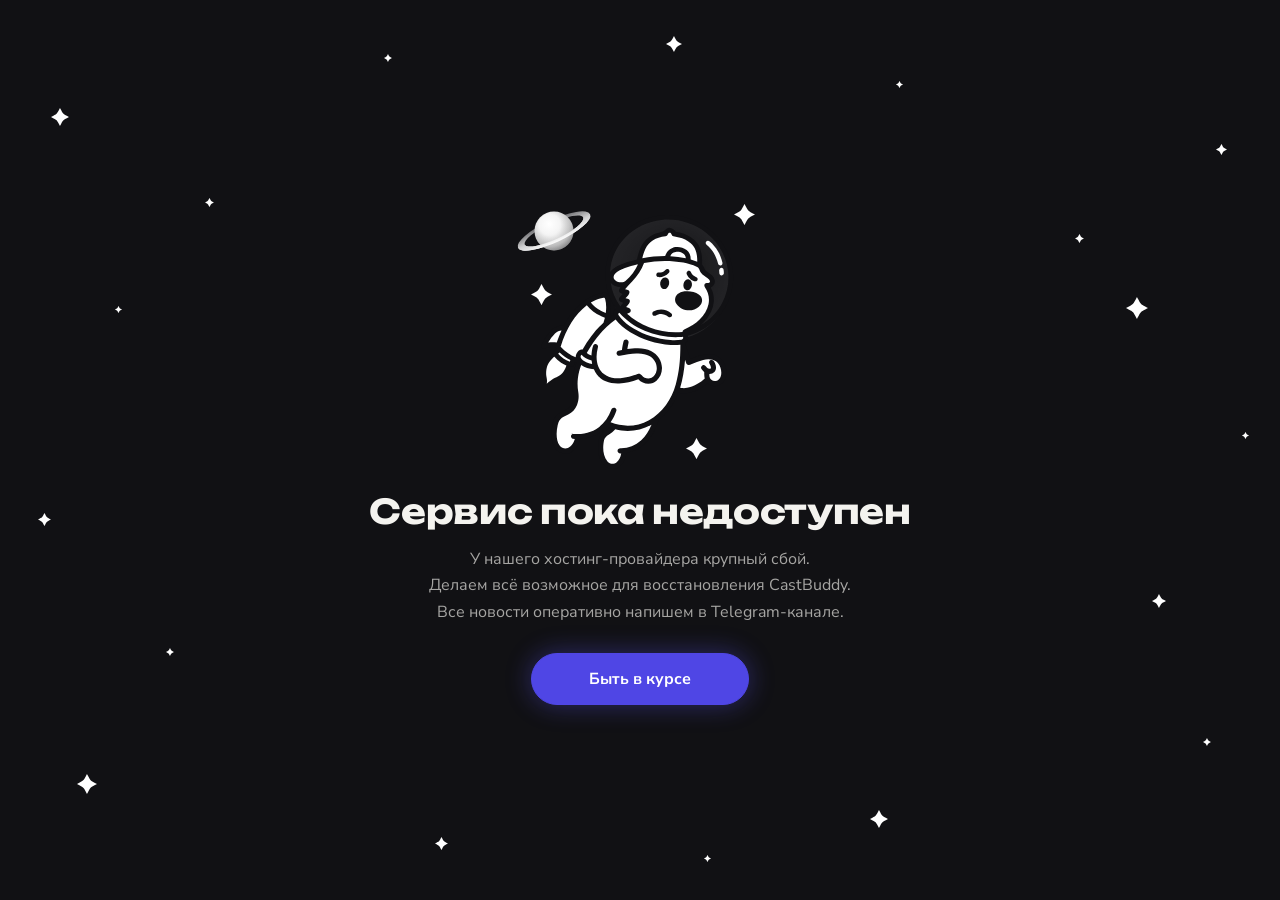
==== index.html @ 900d9262 "Заглушка: сплошной блик на шлеме, кольцо без линии разреза" ====
<!doctype html>
<html lang="ru">
<head>
<meta charset="utf-8">
<meta name="viewport" content="width=device-width, initial-scale=1">
<title>CastBuddy — сервис пока недоступен</title>
<meta name="robots" content="noindex">
<link rel="icon" href="/favicon.ico" sizes="48x48"><link rel="icon" type="image/svg+xml" href="/favicon.svg"><link rel="icon" type="image/png" sizes="120x120" href="/favicon-120.png"><link rel="apple-touch-icon" href="/apple-touch-icon.png">
<meta name="color-scheme" content="dark">
<link rel="preconnect" href="https://fonts.googleapis.com"><link rel="preconnect" href="https://fonts.gstatic.com" crossorigin>
<link rel="stylesheet" href="https://fonts.googleapis.com/css2?family=Nunito+Sans:opsz,wght@6..12,400;6..12,700&family=Unbounded:wght@700&display=swap">
<link rel="stylesheet" href="/legal/_style.css">
<style>
/* Своя страница, а не документ: космонавт, звёздное поле и ряд ссылок.
   Типографику и цвета берём из legal/_style.css — тот же файл открывается,
   даже если приложение не загрузилось, и не тянет за собой сборку app.html. */
/* Страница не прокручивается вообще (правка владельца 08.08): содержимое
   помещается в экран и центрируется по вертикали, а не висит от верхнего края.
   overflow:hidden убирает саму прокрутку, overscroll-behavior:none — резиновый
   отскок от края на тачпаде: без него страница ездила вправо-влево и вверх-вниз,
   хотя прокручивать было нечего. 100dvh, а не 100vh, — на мобильных панель
   браузера меняет высоту, и на 100vh низ кнопок уходил бы под неё. */
/* 03.11 (владелец): тёмный космос. Свои значения поверх legal/_style.css —
   остальные официальные страницы остаются светлыми. color-scheme: dark в <head>
   — чтобы «авто-тёмная тема» Chrome не инвертировала страницу второй раз. */
:root{--bg:#111114;--ink:#F4F3EF;--ink-2:rgba(244,243,239,.66);--line:rgba(244,243,239,.22)}
html,body{height:100%;overflow:hidden;overscroll-behavior:none}
/* Шрифты сервиса (владелец 03.11): заголовок Unbounded 700, остальное Nunito Sans. */
body{font-family:'Nunito Sans',system-ui,-apple-system,'Segoe UI',sans-serif}
.nf h1{font-family:'Unbounded','Nunito Sans',sans-serif;font-weight:700;letter-spacing:-.01em;text-wrap:balance}
body .nf h1{margin-bottom:14px}
.nf p{font-weight:400}
body{background:var(--bg);color:var(--ink);min-height:100dvh;
  display:flex;align-items:center;justify-content:center}
.nf{position:relative;z-index:1;max-width:680px;margin:0 auto;
  padding:24px;text-align:center}
/* Картинка вертикальная (990×1087), поэтому ширину держим скромнее прежней:
   по высоте она и так забирает больше места, чем прежний квадратный кадр. */
.nf-art{position:relative;width:250px;max-width:56vw;aspect-ratio:990.6/1087;margin:0 auto 22px}
/* 03.11 (владелец): маскот парит отдельно от звёзд и планет. Два движения с
   разным периодом — вверх-вниз и лёгкий крен, — поэтому качание не повторяется
   как маятник и выглядит невесомым. Двигаем только transform. */
.nf-art img{position:absolute;inset:0;width:100%;height:100%;display:block}
.nf-float{position:absolute;inset:0;animation:nfFloat 6s ease-in-out infinite}
/* Планета (владелец 03.11): светлая и объёмная — градиент и тень по краю шара;
   без кратеров (владелец 03.11); ось плавно гуляет, а кольцо
   «дышит» — наклон виден то сильнее, то слабее. Задняя половина кольца — за
   шаром (за шаром лежит всё кольцо целиком, чтобы на стыке половин не было линии разреза), передняя — перед ним. Только transform, разные периоды — без маятника. */
.nf-planet{position:absolute;left:-2.5%;top:-3%;width:36%;aspect-ratio:1}
.nf-planet svg{display:block;width:100%;height:100%;overflow:visible}
/* Планета и ось ходят по-разному (владелец 03.11): шар с кольцом медленно
   дрейфует, а наклон кольца меняется сам по себе, со своим темпом. */
.pl-drift{animation:plDrift 13s ease-in-out infinite}
.pl-axis{transform-origin:60px 60px;transform:rotate(-25deg);animation:plTilt 7s ease-in-out infinite}
.pl-ring{transform-origin:60px 60px;animation:plRing 11s ease-in-out infinite}
/* Кольцо — плоская лента (владелец 03.11): по бокам шире, спереди и сзади
   тоньше, как у кольца под углом; к дальнему краю плавно гаснет — глубина без резкой границы. */
.pl-ring path{fill:url(#plRingG)}
@keyframes plTilt{0%,100%{transform:rotate(-31deg)}50%{transform:rotate(-19deg)}}
@keyframes plDrift{0%,100%{transform:translate(0,0)}30%{transform:translate(2.5px,-3px)}65%{transform:translate(-2px,2.5px)}}
@keyframes plRing{0%,100%{transform:scale(1,.82)}50%{transform:scale(1,1.15)}}
.nf-sway{position:absolute;inset:0;animation:nfSway 9s ease-in-out infinite;transform-origin:50% 55%}
/* Огонь ранца (владелец 03.11): живой, белый, без обводки, один язык пламени
   (второй, мелкий, владелец снял 03.11) — дрожит медленно и мягко.
   Лежит под маскотом: верх пламени прячется в сопле ранца. */
.nf-fire{position:absolute;left:14.5%;top:59.8%;width:8.4%;height:10.5%;
  transform-origin:50% 0;transform:rotate(34deg)}
.nf-fire b{position:absolute;inset:0;transform-origin:50% 0;
  animation:nfFlick 1.3s ease-in-out infinite}
.nf-fire svg{display:block;width:100%;height:100%;fill:#fff;overflow:visible}
@keyframes nfFlick{
  0%,100%{transform:scale(1,1) skewX(0)}
  20%{transform:scale(.97,1.06) skewX(2deg)}
  45%{transform:scale(1.03,.94) skewX(-2.5deg)}
  70%{transform:scale(.98,1.08) skewX(1.5deg)}
  85%{transform:scale(1.02,.97) skewX(-1deg)}
}
@keyframes nfFloat{0%,100%{transform:translateY(-8px)}50%{transform:translateY(8px)}}
@keyframes nfSway{0%,100%{transform:rotate(-1.6deg)}50%{transform:rotate(1.6deg)}}
/* Звёзды с рисунка — на тех же местах и того же размера, но живые: мерцают,
   как звёзды фона, и не парят вместе с маскотом. */
.nf-art i{position:absolute;display:block;aspect-ratio:1;color:#fff;
  animation:nfTwinkle 3.4s ease-in-out infinite}
.nf-art i svg{display:block;width:100%;height:100%;fill:currentColor}
.nf h1{font-size:34px;margin:0 0 6px}
/* Подзаголовок — вторая строка заголовка по смыслу: продолжает фразу «И целой
   вселенной мало..», поэтому стоит вплотную и набран тише, но крупнее текста. */
.nf-sub{font-size:20px;line-height:1.35;color:var(--ink-2);margin:0 0 36px}
/* Уже прежнего и с переносом по смыслу (владелец 03.11): первое слово новой
   фразы не висит в конце строки — оно привязано к следующему неразрывным пробелом. */
.nf p{margin:0 auto 28px;max-width:38ch;text-wrap:pretty}
/* Каждая фраза — с новой строки: начало следующей не повисает в конце прежней. */
.nf p.nf-lines{max-width:none}
.nf-lines span{display:block;text-wrap:balance}
/* Две кнопки столбиком по центру (правка владельца 08.08). Ширина задана числом,
   а не содержимым: у «На главную» и «Помощь» разной длины подписи, а столбик
   с кнопками разной ширины читается как список ссылок, а не как выбор из двух.
   218px: 140px — прежняя ширина самой широкой, плюс треть, плюс ещё пятая
   часть сверху (вторая правка владельца 08.08). */
.nf-links{display:flex;flex-direction:column;align-items:center;gap:12px}
/* Ключевая — фиолетовая пилюля, вторая тихая с тонкой обводкой. */
.nf-links a{width:218px;box-sizing:border-box;text-align:center;
  padding:12px 22px;border-radius:999px;font-size:16px;font-weight:700;
  text-decoration:none;border:1px solid var(--line);color:var(--ink);
  position:relative;
  transition:background-color .35s ease,color .35s ease,border-color .35s ease}
.nf-links a:hover{background:var(--ink);color:var(--bg);border-color:var(--ink)}
.nf-links a.is-key{background:var(--accent);border-color:var(--accent);color:#fff}
.nf-links a.is-key:hover{background:#5B53F0;border-color:#5B53F0}
/* Свечение — отдельным слоем: тень не анимируем, меняем только его прозрачность. */
.nf-links a.is-key::after{content:'';position:absolute;inset:0;border-radius:inherit;z-index:-1;
  box-shadow:0 0 26px 2px rgba(91,83,240,.55);opacity:.65;transition:opacity .35s ease;pointer-events:none}
.nf-links a.is-key:hover::after{opacity:1}

/* Звёздное поле. Звезда — тот же значок ✦, которым в сервисе обозначаются сцены:
   на странице про потерянную ссылку он читается и как звезда, и как «наши сцены
   где-то там». С 03.11 фон тёмный, звёзды белые, а фигура — та же, что
   на рисунке маскота.
   Прозрачности нет (правка владельца 08.08): все звёзды в полный цвет текста,
   мерцание осталось только размером. Раньше оно шло и по прозрачности — звёзды
   выцветали до .16 и половину времени были едва различимы.
   Размах мерцания широкий (вторая правка 08.08): 0.7 → 1.9. Узкий диапазон на
   непрозрачных звёздах в глаза не бросался — движение было, но его не замечали.
   Разброс самих кеглей тоже широкий, от 7 до 22 px: поле из звёзд одного
   размера читается как узор, а не как небо.
   Каждая со своей задержкой, иначе поле пульсировало бы разом, как гирлянда. */
/* Под текстом и кнопками звёзд нет (правка владельца 08.08). Прячет их скрипт
   внизу страницы: он знает, где стоит блок с содержимым, а CSS — нет, ширина
   блока ограничена max-width и в процентах не выражается.
   По умолчанию звезда скрыта и показывается скриптом: если он почему-то не
   отработает, лучше чистый фон, чем звёзды поверх текста. */
.nf-stars{position:fixed;inset:0;z-index:0;pointer-events:none;overflow:hidden}
.nf-stars i{position:absolute;display:block;font-style:normal;line-height:1;
  font-size:13px;color:#fff;visibility:hidden;
  animation:nfTwinkle 3.4s ease-in-out infinite}
.nf-stars i.on{visibility:visible}
.nf-stars i svg{display:block;width:1em;height:1em;fill:currentColor}
@keyframes nfTwinkle{
  0%,100%{transform:scale(1)}
  50%{transform:scale(1.6)}
}
@media (prefers-reduced-motion:reduce){ .nf-stars i,.nf-art i,.nf-float,.nf-sway,.nf-fire b,.pl-drift,.pl-axis,.pl-ring{animation:none} }
/* На узком экране подзаголовок тоже поджимаем: рядом с h1 в 27px он в прежних
   20px переставал читаться как второй уровень. */
@media (max-width:600px){
  .nf{padding:18px} .nf h1{font-size:27px}
  .nf-sub{font-size:17px;margin-bottom:28px}
}
/* Прокрутки нет, значит содержимое обязано влезать в любую высоту — иначе
   overflow:hidden просто срежет кнопки. Поджимаем по высоте окна, начиная с
   картинки: она забирает больше всех. */
@media (max-height:720px){
  .nf-art{width:190px;margin-bottom:16px}
  .nf h1{font-size:28px} .nf-sub{font-size:17px;margin-bottom:24px}
  .nf p{margin-bottom:20px}
}
@media (max-height:580px){
  .nf-art{width:120px}
  .nf h1{font-size:23px} .nf-sub{font-size:15px;margin-bottom:16px}
  .nf p{font-size:15px;margin-bottom:16px}
  .nf-links{gap:8px}
  .nf-links a{padding:10px 22px}
}
</style>
</head>
<body>
  <!-- Звёзды расставлены руками, а не циклом: разброс по экрану важнее
       случайности — по случайным координатам они сбиваются в кучу.
       18 штук (правка владельца 08.08). Разложены по краям: середину занимает
       текст, и звезда оттуда всё равно будет спрятана скриптом. -->
  <svg width="0" height="0" style="position:absolute" aria-hidden="true"><symbol id="nfStar" viewBox="62.5 353.6 83.6 83.5"><path d="M146,395.3c-31.8-16.6-24.9-11.3-41.9-41.7-16.1,30.9-12,26-41.6,41.6,30.6,16.7,25.1,10.5,41.7,41.9,16.8-30.5,9.8-24.8,41.9-41.8Z"/></symbol></svg>
  <div class="nf-stars" aria-hidden="true">
    <i style="left:4%;top:12%;font-size:18px;animation-delay:0s"><svg><use href="#nfStar"/></svg></i>
    <i style="left:9%;top:34%;font-size:7px;animation-delay:.7s"><svg><use href="#nfStar"/></svg></i>
    <i style="left:3%;top:57%;font-size:13px;animation-delay:1.9s"><svg><use href="#nfStar"/></svg></i>
    <i style="left:13%;top:72%;font-size:8px;animation-delay:1.2s"><svg><use href="#nfStar"/></svg></i>
    <i style="left:6%;top:86%;font-size:20px;animation-delay:2.4s"><svg><use href="#nfStar"/></svg></i>
    <i style="left:16%;top:22%;font-size:9px;animation-delay:.3s"><svg><use href="#nfStar"/></svg></i>
    <i style="left:95%;top:16%;font-size:11px;animation-delay:1.6s"><svg><use href="#nfStar"/></svg></i>
    <i style="left:88%;top:33%;font-size:22px;animation-delay:2.8s"><svg><use href="#nfStar"/></svg></i>
    <i style="left:97%;top:48%;font-size:7px;animation-delay:.9s"><svg><use href="#nfStar"/></svg></i>
    <i style="left:90%;top:66%;font-size:14px;animation-delay:2.1s"><svg><use href="#nfStar"/></svg></i>
    <i style="left:94%;top:82%;font-size:8px;animation-delay:3s"><svg><use href="#nfStar"/></svg></i>
    <i style="left:84%;top:26%;font-size:9px;animation-delay:1.4s"><svg><use href="#nfStar"/></svg></i>
    <i style="left:30%;top:6%;font-size:8px;animation-delay:2.6s"><svg><use href="#nfStar"/></svg></i>
    <i style="left:52%;top:4%;font-size:16px;animation-delay:.5s"><svg><use href="#nfStar"/></svg></i>
    <i style="left:70%;top:9%;font-size:7px;animation-delay:1.1s"><svg><use href="#nfStar"/></svg></i>
    <i style="left:34%;top:93%;font-size:13px;animation-delay:2.2s"><svg><use href="#nfStar"/></svg></i>
    <i style="left:55%;top:95%;font-size:7px;animation-delay:.2s"><svg><use href="#nfStar"/></svg></i>
    <i style="left:68%;top:90%;font-size:18px;animation-delay:1.7s"><svg><use href="#nfStar"/></svg></i>
  </div>

  <div class="nf">
    <div class="nf-art" aria-hidden="true">
      <span class="nf-planet"><svg viewBox="0 0 120 120">
        <defs>
          <radialGradient id="plBody" cx="38%" cy="32%" r="75%"><stop offset="0" stop-color="#fff"/><stop offset=".35" stop-color="#F5F5F5"/><stop offset=".7" stop-color="#DCDCDC"/><stop offset="1" stop-color="#C2C2C2"/></radialGradient>
          <linearGradient id="plRingG" gradientUnits="userSpaceOnUse" x1="0" y1="44" x2="0" y2="76"><stop offset="0" stop-color="#626265"/><stop offset=".55" stop-color="#D0D0D1"/><stop offset="1" stop-color="#fff"/></linearGradient>
          <radialGradient id="plShade" cx="40%" cy="35%" r="68%"><stop offset=".4" stop-color="#111114" stop-opacity="0"/><stop offset=".8" stop-color="#111114" stop-opacity=".14"/><stop offset="1" stop-color="#111114" stop-opacity=".34"/></radialGradient>
        </defs>
        <g class="pl-drift">
          <g class="pl-axis"><g class="pl-ring"><path fill-rule="evenodd" d="M7 60A53 15 0 1 1 113 60A53 15 0 1 1 7 60ZM17 60A43 11 0 1 0 103 60A43 11 0 1 0 17 60Z"/></g></g>
          <circle cx="60" cy="60" r="26" fill="url(#plBody)"/>
          <circle cx="60" cy="60" r="26" fill="url(#plShade)"/>
          <g class="pl-axis"><g class="pl-ring"><path d="M113 60A53 15 0 0 1 7 60H17A43 11 0 0 0 103 60Z"/></g></g>
        </g>
      </svg></span>
      <div class="nf-float"><div class="nf-sway">
        <span class="nf-fire"><b><svg viewBox="0 0 50 70"><path d="M9 0H41C47 12 48 26 43 37C39 46 33 52 29 70C25 60 18 57 13 49C8 41 3 30 5 18C6 11 7 5 9 0Z"/></svg></b></span>
        <img src="/assets/mascot-404-space.svg" alt="">
      </div></div>
      <i style="left:6.31%;top:32.53%;width:8.44%;animation-delay:.6s"><svg><use href="#nfStar"/></svg></i>
      <i style="left:87.64%;top:3.28%;width:8.43%;animation-delay:1.8s"><svg><use href="#nfStar"/></svg></i>
      <i style="left:68.49%;top:88.68%;width:8.44%;animation-delay:2.9s"><svg><use href="#nfStar"/></svg></i>
    </div>
    <h1>Сервис пока недоступен</h1>
    <p class="nf-lines"><span>У нашего хостинг‑провайдера крупный сбой.</span> <span>Делаем всё возможное для восстановления CastBuddy.</span> <span>Все новости оперативно напишем в&nbsp;Telegram-канале.</span></p>
    <div class="nf-links">
      <a class="is-key" href="https://t.me/castbuddy" target="_blank" rel="noopener">Быть в курсе</a>
    </div>
  </div>

<script>
/* Показываем только те звёзды, что не налезают на текст и кнопки.
   Прямоугольник содержимого CSS не знает: ширина блока ограничена max-width, в
   процентах её не выразить, а на узком экране блок занимает почти всё поле.
   Поэтому решение принимает скрипт — и пересчитывает его при смене размера окна
   и при повороте экрана. Запас в 14 px, чтобы звезда не липла к букве. */
(function(){
  var box = document.querySelector('.nf'),
      stars = document.querySelectorAll('.nf-stars i'),
      GAP = 14, timer;

  function place(){
    var b = box.getBoundingClientRect();
    for (var i = 0; i < stars.length; i++){
      var s = stars[i];
      // Мерцание раздувает звезду до 1.6 — меряем по самому большому её размеру,
      // иначе мелкая звезда у края текста в пике касалась бы буквы.
      s.classList.add('on');
      var r = s.getBoundingClientRect(),
          w = r.width * 1.6 / 2, h = r.height * 1.6 / 2,
          cx = r.left + r.width / 2, cy = r.top + r.height / 2,
          hit = cx + w > b.left - GAP && cx - w < b.right + GAP
             && cy + h > b.top - GAP && cy - h < b.bottom + GAP;
      if (hit) s.classList.remove('on');
    }
  }

  place();
  // Шрифт заголовка догружается позже и меняет ширину текста (03.11: звезда
  // легла на «недоступен») — пересчитываем, когда шрифты и картинки готовы.
  if (document.fonts && document.fonts.ready) document.fonts.ready.then(place);
  addEventListener('load', place);
  addEventListener('resize', function(){
    clearTimeout(timer); timer = setTimeout(place, 120);
  });
})();
</script>
</body>
</html>
---- legal/_style.css ----
/* Официальные страницы: минимум оформления, максимум читаемости.
   Отдельный файл, а не токены приложения — эти страницы должны открываться
   и выглядеть прилично, даже если приложение не загрузилось. */
:root{
  --ink:#1B1A17; --ink-2:#55534C; --ink-3:#8A8880;
  --bg:#F2F0EA; --surface:#fff; --line:rgba(27,26,23,.10); --accent:#4F46E5;
}
*{box-sizing:border-box}
body{
  margin:0;background:var(--surface);color:var(--ink);
  font-family:'Golos Text',system-ui,-apple-system,'Segoe UI',sans-serif;
  font-size:16px;line-height:1.65;-webkit-font-smoothing:antialiased;
}
.wrap{max-width:760px;margin:0 auto;padding:40px 24px 96px}
/* 65–75 знаков в строке: длиннее — глаз теряет начало следующей строки */
.doc{max-width:68ch}
header{display:flex;align-items:center;justify-content:space-between;gap:16px;margin-bottom:40px}
.logo{
  font-family:'Unbounded','Golos Text',sans-serif;font-weight:800;font-size:19px;
  letter-spacing:-.02em;color:var(--ink);text-decoration:none;
}
.back{font-size:14px;color:var(--ink-2);text-decoration:none;border-bottom:1px solid var(--line)}
.back:hover{color:var(--ink);border-color:var(--ink)}
h1{font-size:30px;line-height:1.2;letter-spacing:-.01em;margin:0 0 8px;text-wrap:balance}
.updated{font-size:14px;color:var(--ink-2);margin:0 0 40px}
h2{font-size:19px;line-height:1.3;margin:40px 0 12px;letter-spacing:-.01em}
h3{font-size:16px;margin:24px 0 8px}
p,li{color:var(--ink-2);text-wrap:pretty}
li{margin-bottom:6px}
ul,ol{padding-left:22px}
strong{color:var(--ink);font-weight:700}
a{color:var(--accent)}
/* Реквизиты (решение владельца 05.08): свёрнуты по умолчанию и без белой
   плашки. Персональные данные не должны бросаться в глаза каждому, кто открыл
   страницу, — но и спрятать их нельзя: они обязательны по ст. 437 ГК РФ, их
   читает платёжный провайдер при подключении. Компромисс — <details>.
   Разделительной линии сверху нет: она делала из свёрнутой строки подвал. */
.req{margin-top:48px}
/* Треугольник справа от заголовка (решение владельца 05.08): слева он делал из
   строки «пункт списка», а свёрнутый раздел должен выглядеть обычным заголовком. */
.req summary{cursor:pointer;color:var(--ink);font-size:16px;font-weight:500;list-style:none;
  display:inline-flex;align-items:center;gap:10px}
.req summary::-webkit-details-marker{display:none}
/* Правка владельца 07.08: треугольник крупнее и в покое смотрит ВНИЗ — «здесь
   раскрывается». Раскрытый разворачивается вверх. */
.req summary::after{content:'▾';font-size:24px;line-height:1;color:var(--ink-2);
  transition:transform .15s ease}
.req[open] summary::after{transform:rotate(180deg)}
.req summary:hover{color:var(--accent)}
.req summary:hover::after{color:var(--accent)}
.req dl{display:grid;grid-template-columns:auto 1fr;gap:8px 20px;margin:16px 0 0;font-size:16px}
.req dt{color:var(--ink-2)}
.req dd{margin:0;color:var(--ink)}
/* Свёрнутый РАЗДЕЛ документа (не блок реквизитов внизу): заголовок выглядит как
   обычный h2, поэтому нумерация пунктов не сбивается. Решение владельца 05.08:
   «Оператор данных» в политике не должен раскрываться сам собой. */
.reqSection{margin:40px 0 0}
/* Ровно заголовок h2 — тот же кегль, вес, цвет и номер тем же стилем.
   Отличие одно: треугольник справа (решение владельца 05.08). */
.reqSection summary{font-size:19px;font-weight:700;line-height:1.3;letter-spacing:-.01em;
  color:var(--ink)}
.reqSection summary::after{font-size:30px;color:var(--ink)}
.reqSection p{margin:12px 0}
.todo{color:#B4341F;font-weight:700}
footer{margin-top:64px;padding-top:24px;border-top:1px solid var(--line);
  font-size:16px;color:var(--ink-2);display:flex;gap:24px;flex-wrap:wrap}
footer a{color:var(--ink-2);text-decoration:none;border-bottom:1px solid var(--line)}
footer a:hover{color:var(--ink);border-color:var(--ink)}
:focus-visible{outline:2px solid var(--accent);outline-offset:3px;border-radius:4px}
@media (max-width:600px){ .wrap{padding:24px 18px 64px} h1{font-size:25px} }
.back-m{display:none}
/* 20.10 (владелец, телефон): шапка как в приложении — логотип и «Назад»
   пилюлями (стекло, 44px, скругление 22), закреплена сверху при прокрутке;
   подложка от 60% белого к прозрачному, чтобы текст под ней не мешал пилюлям */
@media (max-width:760px){
  .wrap{padding:0 18px 64px}
  header{position:sticky;top:0;z-index:5;margin:0 -18px 20px;
    padding:calc(10px + env(safe-area-inset-top)) 10px 14px;
    background:linear-gradient(to bottom, rgba(255,255,255,.6), rgba(255,255,255,0))}
  .logo,.back{display:inline-flex;align-items:center;height:44px;padding:0 16px;border-radius:22px;
    background:rgba(242,240,234,.82);-webkit-backdrop-filter:saturate(1.7) blur(12px);backdrop-filter:saturate(1.7) blur(12px);
    box-shadow:inset 0 1px 0 rgba(255,255,255,.9), inset 0 0 0 .5px rgba(27,26,23,.12)}
  .logo{font-size:17px}
  .back{border-bottom:0;font-size:15px;font-weight:600;color:var(--ink)}
  .back:hover{color:var(--ink)}
  .back:active{transform:scale(.96)}
  .back{transition:transform .15s ease}
  .back-d{display:none}
  .back-m{display:inline}
}
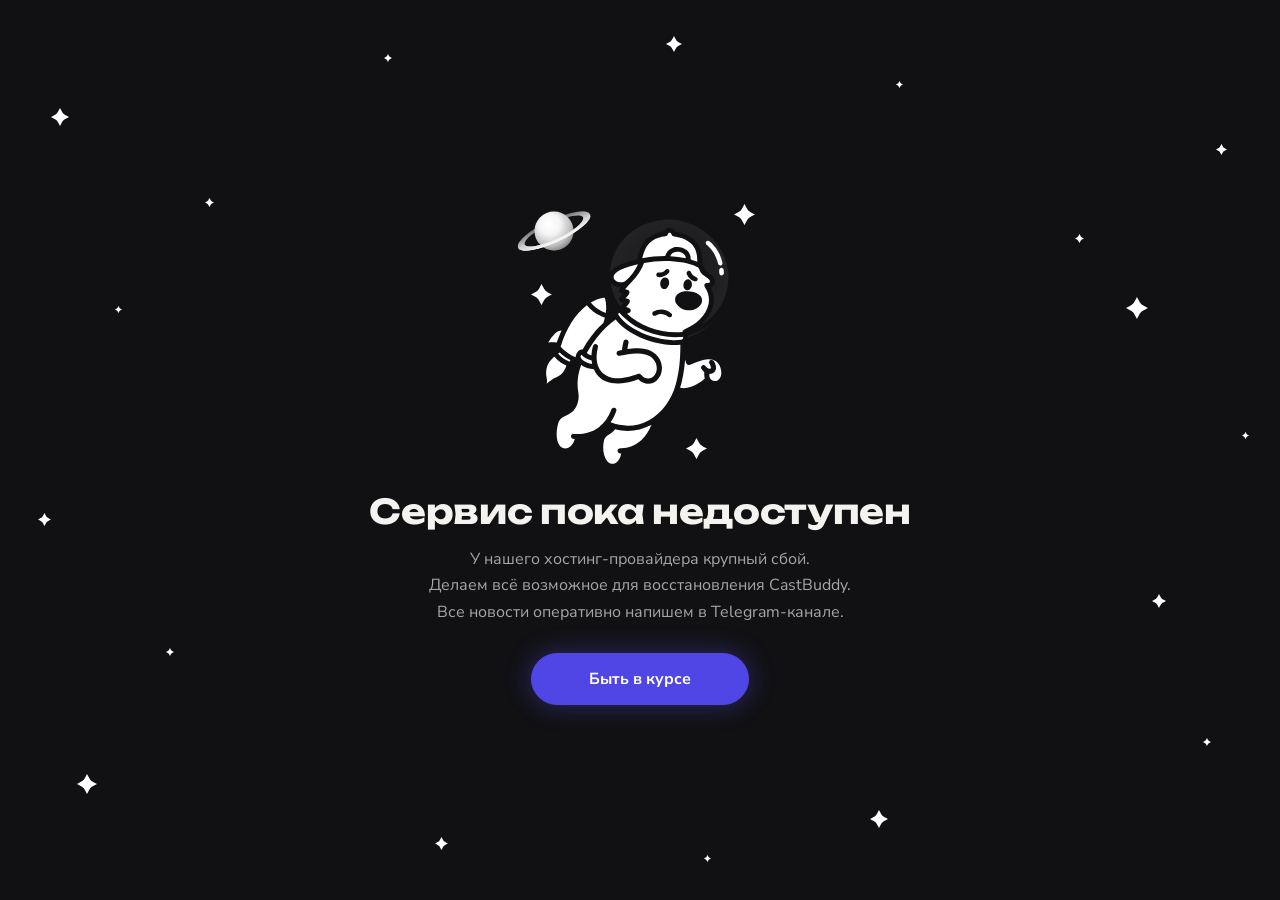
==== commit 445c5e19: "Заглушка: на телефоне звёзд меньше и ровнее, ось планеты качается сильнее" ====
--- a/index.html
+++ b/index.html
@@ -56,7 +56,7 @@
 /* Кольцо — плоская лента (владелец 03.11): по бокам шире, спереди и сзади
    тоньше, как у кольца под углом; к дальнему краю плавно гаснет — глубина без резкой границы. */
 .pl-ring path{fill:url(#plRingG)}
-@keyframes plTilt{0%,100%{transform:rotate(-31deg)}50%{transform:rotate(-19deg)}}
+@keyframes plTilt{0%,100%{transform:rotate(-40deg)}50%{transform:rotate(-8deg)}}
 @keyframes plDrift{0%,100%{transform:translate(0,0)}30%{transform:translate(2.5px,-3px)}65%{transform:translate(-2px,2.5px)}}
 @keyframes plRing{0%,100%{transform:scale(1,.82)}50%{transform:scale(1,1.15)}}
 .nf-sway{position:absolute;inset:0;animation:nfSway 9s ease-in-out infinite;transform-origin:50% 55%}
@@ -134,6 +134,9 @@
   font-size:13px;color:#fff;visibility:hidden;
   animation:nfTwinkle 3.4s ease-in-out infinite}
 .nf-stars i.on{visibility:visible}
+/* На телефоне — свой набор звёзд, реже и ровнее по полю (владелец 03.11):
+   компьютерная раскладка на узком экране сбивалась в кучки. */
+.nf-stars i.m{display:none}
 .nf-stars i svg{display:block;width:1em;height:1em;fill:currentColor}
 @keyframes nfTwinkle{
   0%,100%{transform:scale(1)}
@@ -144,6 +147,12 @@
    20px переставал читаться как второй уровень. */
 @media (max-width:600px){
   .nf{padding:18px} .nf h1{font-size:27px}
+  /* На телефоне фразы по строкам давали рваный столбик (владелец 03.11) —
+     здесь текст идёт одним ровным абзацем, а начало фразы привязано к
+     следующему слову неразрывным пробелом и одно в конце строки не висит. */
+  .nf p.nf-lines{max-width:34ch;text-wrap:balance}
+  .nf-lines span{display:inline}
+  .nf-stars i{display:none} .nf-stars i.m{display:block}
   .nf-sub{font-size:17px;margin-bottom:28px}
 }
 /* Прокрутки нет, значит содержимое обязано влезать в любую высоту — иначе
@@ -188,6 +197,19 @@
     <i style="left:34%;top:93%;font-size:13px;animation-delay:2.2s"><svg><use href="#nfStar"/></svg></i>
     <i style="left:55%;top:95%;font-size:7px;animation-delay:.2s"><svg><use href="#nfStar"/></svg></i>
     <i style="left:68%;top:90%;font-size:18px;animation-delay:1.7s"><svg><use href="#nfStar"/></svg></i>
+      <i class="m" style="left:12%;top:7%;font-size:10px;animation-delay:0.3s"><svg><use href="#nfStar"/></svg></i>
+    <i class="m" style="left:50%;top:4%;font-size:14px;animation-delay:1.7s"><svg><use href="#nfStar"/></svg></i>
+    <i class="m" style="left:86%;top:10%;font-size:9px;animation-delay:2.6s"><svg><use href="#nfStar"/></svg></i>
+    <i class="m" style="left:30%;top:15%;font-size:7px;animation-delay:1.1s"><svg><use href="#nfStar"/></svg></i>
+    <i class="m" style="left:7%;top:25%;font-size:13px;animation-delay:2.2s"><svg><use href="#nfStar"/></svg></i>
+    <i class="m" style="left:92%;top:29%;font-size:8px;animation-delay:0.7s"><svg><use href="#nfStar"/></svg></i>
+    <i class="m" style="left:5%;top:41%;font-size:9px;animation-delay:3.0s"><svg><use href="#nfStar"/></svg></i>
+    <i class="m" style="left:94%;top:44%;font-size:14px;animation-delay:1.4s"><svg><use href="#nfStar"/></svg></i>
+    <i class="m" style="left:14%;top:82%;font-size:12px;animation-delay:0.9s"><svg><use href="#nfStar"/></svg></i>
+    <i class="m" style="left:56%;top:87%;font-size:8px;animation-delay:2.4s"><svg><use href="#nfStar"/></svg></i>
+    <i class="m" style="left:88%;top:80%;font-size:10px;animation-delay:1.9s"><svg><use href="#nfStar"/></svg></i>
+    <i class="m" style="left:34%;top:94%;font-size:15px;animation-delay:0.5s"><svg><use href="#nfStar"/></svg></i>
+    <i class="m" style="left:76%;top:95%;font-size:9px;animation-delay:2.9s"><svg><use href="#nfStar"/></svg></i>
   </div>
 
   <div class="nf">
@@ -214,7 +236,7 @@
       <i style="left:68.49%;top:88.68%;width:8.44%;animation-delay:2.9s"><svg><use href="#nfStar"/></svg></i>
     </div>
     <h1>Сервис пока недоступен</h1>
-    <p class="nf-lines"><span>У нашего хостинг‑провайдера крупный сбой.</span> <span>Делаем всё возможное для восстановления CastBuddy.</span> <span>Все новости оперативно напишем в&nbsp;Telegram-канале.</span></p>
+    <p class="nf-lines"><span>У нашего хостинг‑провайдера крупный сбой.</span> <span>Делаем&nbsp;всё возможное для восстановления CastBuddy.</span> <span>Все&nbsp;новости оперативно напишем в&nbsp;Telegram-канале.</span></p>
     <div class="nf-links">
       <a class="is-key" href="https://t.me/castbuddy" target="_blank" rel="noopener">Быть в курсе</a>
     </div>
@@ -232,7 +254,16 @@
       GAP = 14, timer;
 
   function place(){
-    var b = box.getBoundingClientRect();
+    // Сверяем не с блоком целиком (на телефоне он во всю ширину и прятал почти
+    // все звёзды), а с тем, что в нём реально нарисовано: картинка, кнопки и
+    // каждая строка текста отдельно.
+    var rs = [];
+    box.querySelectorAll('.nf-art,.nf-links a').forEach(function(e){ rs.push(e.getBoundingClientRect()); });
+    box.querySelectorAll('h1,p').forEach(function(e){
+      var rg = document.createRange(); rg.selectNodeContents(e);
+      var lr = rg.getClientRects();
+      for (var k = 0; k < lr.length; k++) rs.push(lr[k]);
+    });
     for (var i = 0; i < stars.length; i++){
       var s = stars[i];
       // Мерцание раздувает звезду до 1.6 — меряем по самому большому её размеру,
@@ -241,8 +272,10 @@
       var r = s.getBoundingClientRect(),
           w = r.width * 1.6 / 2, h = r.height * 1.6 / 2,
           cx = r.left + r.width / 2, cy = r.top + r.height / 2,
-          hit = cx + w > b.left - GAP && cx - w < b.right + GAP
-             && cy + h > b.top - GAP && cy - h < b.bottom + GAP;
+          hit = rs.some(function(b){
+            return cx + w > b.left - GAP && cx - w < b.right + GAP
+                && cy + h > b.top - GAP && cy - h < b.bottom + GAP;
+          });
       if (hit) s.classList.remove('on');
     }
   }
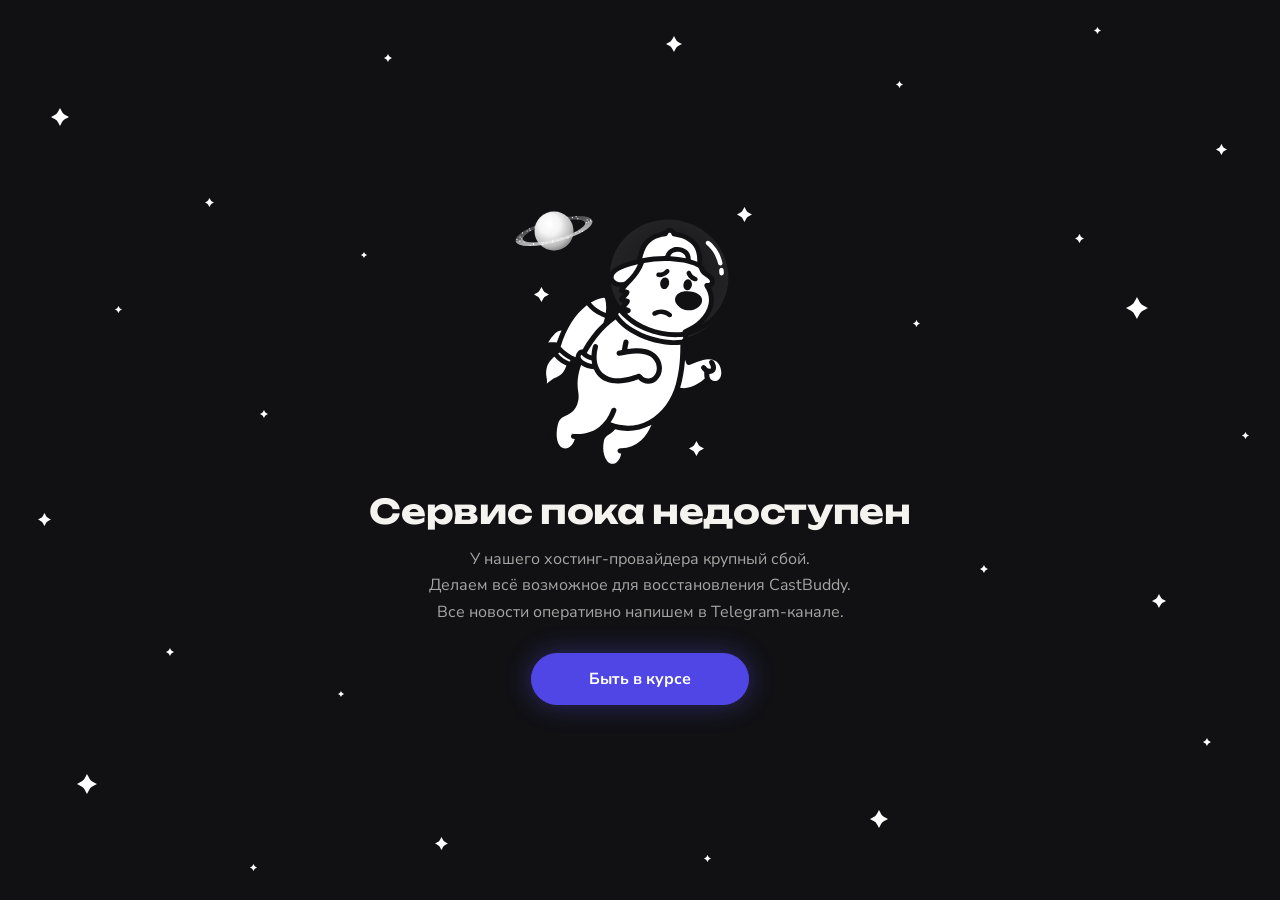
==== commit 6359a03e: "Заглушка: кольцо-пыль на общей оси, звёзды мельче" ====
--- a/index.html
+++ b/index.html
@@ -48,16 +48,23 @@
    шаром (за шаром лежит всё кольцо целиком, чтобы на стыке половин не было линии разреза), передняя — перед ним. Только transform, разные периоды — без маятника. */
 .nf-planet{position:absolute;left:-2.5%;top:-3%;width:36%;aspect-ratio:1}
 .nf-planet svg{display:block;width:100%;height:100%;overflow:visible}
-/* Планета и ось ходят по-разному (владелец 03.11): шар с кольцом медленно
-   дрейфует, а наклон кольца меняется сам по себе, со своим темпом. */
-.pl-drift{animation:plDrift 13s ease-in-out infinite}
-.pl-axis{transform-origin:60px 60px;transform:rotate(-25deg);animation:plTilt 7s ease-in-out infinite}
+/* Шар и кольцо — на одной оси (владелец 03.11): центр общий, кольцо качается
+   как качели вокруг наклона ~15° влево, шар поворачивается навстречу. */
+.pl-ball{transform-origin:60px 60px;animation:plBall 7s ease-in-out infinite}
+.pl-axis{transform-origin:60px 60px;transform:rotate(-15deg);animation:plTilt 7s ease-in-out infinite}
 .pl-ring{transform-origin:60px 60px;animation:plRing 11s ease-in-out infinite}
-/* Кольцо — плоская лента (владелец 03.11): по бокам шире, спереди и сзади
-   тоньше, как у кольца под углом; к дальнему краю плавно гаснет — глубина без резкой границы. */
-.pl-ring path{fill:url(#plRingG)}
-@keyframes plTilt{0%,100%{transform:rotate(-40deg)}50%{transform:rotate(-8deg)}}
-@keyframes plDrift{0%,100%{transform:translate(0,0)}30%{transform:translate(2.5px,-3px)}65%{transform:translate(-2px,2.5px)}}
+/* Кольцо — блёклая лента + редкая мерцающая пыль, которая бежит по орбите
+   (владелец 03.11). Пыль — точки штриха круга в сплющенной группе: крутится
+   только transform, точки круглые за счёт non-scaling-stroke. */
+.pl-ring path{fill:url(#plRingG);opacity:.5}
+.pl-d{fill:none;stroke:#fff;stroke-width:1.2;stroke-linecap:round;vector-effect:non-scaling-stroke;transform-origin:60px 60px}
+.pl-da{animation:plSpin 46s linear infinite,plTw 3.4s ease-in-out infinite}
+.pl-db{animation:plSpin 62s linear infinite,plTw 4.6s ease-in-out -1.5s infinite}
+.pl-dc{animation:plSpin 80s linear infinite,plTw 5.3s ease-in-out -3s infinite}
+@keyframes plSpin{to{transform:rotate(360deg)}}
+@keyframes plTw{0%,100%{opacity:.35}50%{opacity:.85}}
+@keyframes plTilt{0%,100%{transform:rotate(-27deg)}50%{transform:rotate(-3deg)}}
+@keyframes plBall{0%,100%{transform:rotate(12deg)}50%{transform:rotate(-12deg)}}
 @keyframes plRing{0%,100%{transform:scale(1,.82)}50%{transform:scale(1,1.15)}}
 .nf-sway{position:absolute;inset:0;animation:nfSway 9s ease-in-out infinite;transform-origin:50% 55%}
 /* Огонь ранца (владелец 03.11): живой, белый, без обводки, один язык пламени
@@ -142,7 +149,7 @@
   0%,100%{transform:scale(1)}
   50%{transform:scale(1.6)}
 }
-@media (prefers-reduced-motion:reduce){ .nf-stars i,.nf-art i,.nf-float,.nf-sway,.nf-fire b,.pl-drift,.pl-axis,.pl-ring{animation:none} }
+@media (prefers-reduced-motion:reduce){ .nf-stars i,.nf-art i,.nf-float,.nf-sway,.nf-fire b,.pl-ball,.pl-d,.pl-axis,.pl-ring{animation:none} }
 /* На узком экране подзаголовок тоже поджимаем: рядом с h1 в 27px он в прежних
    20px переставал читаться как второй уровень. */
 @media (max-width:600px){
@@ -197,19 +204,26 @@
     <i style="left:34%;top:93%;font-size:13px;animation-delay:2.2s"><svg><use href="#nfStar"/></svg></i>
     <i style="left:55%;top:95%;font-size:7px;animation-delay:.2s"><svg><use href="#nfStar"/></svg></i>
     <i style="left:68%;top:90%;font-size:18px;animation-delay:1.7s"><svg><use href="#nfStar"/></svg></i>
-      <i class="m" style="left:12%;top:7%;font-size:10px;animation-delay:0.3s"><svg><use href="#nfStar"/></svg></i>
-    <i class="m" style="left:50%;top:4%;font-size:14px;animation-delay:1.7s"><svg><use href="#nfStar"/></svg></i>
-    <i class="m" style="left:86%;top:10%;font-size:9px;animation-delay:2.6s"><svg><use href="#nfStar"/></svg></i>
-    <i class="m" style="left:30%;top:15%;font-size:7px;animation-delay:1.1s"><svg><use href="#nfStar"/></svg></i>
-    <i class="m" style="left:7%;top:25%;font-size:13px;animation-delay:2.2s"><svg><use href="#nfStar"/></svg></i>
-    <i class="m" style="left:92%;top:29%;font-size:8px;animation-delay:0.7s"><svg><use href="#nfStar"/></svg></i>
-    <i class="m" style="left:5%;top:41%;font-size:9px;animation-delay:3.0s"><svg><use href="#nfStar"/></svg></i>
-    <i class="m" style="left:94%;top:44%;font-size:14px;animation-delay:1.4s"><svg><use href="#nfStar"/></svg></i>
-    <i class="m" style="left:14%;top:82%;font-size:12px;animation-delay:0.9s"><svg><use href="#nfStar"/></svg></i>
-    <i class="m" style="left:56%;top:87%;font-size:8px;animation-delay:2.4s"><svg><use href="#nfStar"/></svg></i>
-    <i class="m" style="left:88%;top:80%;font-size:10px;animation-delay:1.9s"><svg><use href="#nfStar"/></svg></i>
-    <i class="m" style="left:34%;top:94%;font-size:15px;animation-delay:0.5s"><svg><use href="#nfStar"/></svg></i>
-    <i class="m" style="left:76%;top:95%;font-size:9px;animation-delay:2.9s"><svg><use href="#nfStar"/></svg></i>
+    <i style="left:85.5%;top:3%;font-size:7px;animation-delay:0.8s"><svg><use href="#nfStar"/></svg></i>
+    <i style="left:28.2%;top:28%;font-size:6px;animation-delay:2.3s"><svg><use href="#nfStar"/></svg></i>
+    <i style="left:20.3%;top:45.5%;font-size:8px;animation-delay:1.3s"><svg><use href="#nfStar"/></svg></i>
+    <i style="left:71.3%;top:35.5%;font-size:7px;animation-delay:2.7s"><svg><use href="#nfStar"/></svg></i>
+    <i style="left:76.6%;top:62.8%;font-size:8px;animation-delay:0.4s"><svg><use href="#nfStar"/></svg></i>
+    <i style="left:26.4%;top:76.8%;font-size:6px;animation-delay:1.8s"><svg><use href="#nfStar"/></svg></i>
+    <i style="left:19.5%;top:96%;font-size:7px;animation-delay:3.1s"><svg><use href="#nfStar"/></svg></i>
+    <i class="m" style="left:12%;top:7%;font-size:7px;animation-delay:0.3s"><svg><use href="#nfStar"/></svg></i>
+    <i class="m" style="left:50%;top:4%;font-size:10px;animation-delay:1.7s"><svg><use href="#nfStar"/></svg></i>
+    <i class="m" style="left:86%;top:10%;font-size:6px;animation-delay:2.6s"><svg><use href="#nfStar"/></svg></i>
+    <i class="m" style="left:30%;top:15%;font-size:5px;animation-delay:1.1s"><svg><use href="#nfStar"/></svg></i>
+    <i class="m" style="left:7%;top:25%;font-size:9px;animation-delay:2.2s"><svg><use href="#nfStar"/></svg></i>
+    <i class="m" style="left:92%;top:29%;font-size:6px;animation-delay:0.7s"><svg><use href="#nfStar"/></svg></i>
+    <i class="m" style="left:5%;top:41%;font-size:6px;animation-delay:3.0s"><svg><use href="#nfStar"/></svg></i>
+    <i class="m" style="left:94%;top:44%;font-size:10px;animation-delay:1.4s"><svg><use href="#nfStar"/></svg></i>
+    <i class="m" style="left:14%;top:82%;font-size:8px;animation-delay:0.9s"><svg><use href="#nfStar"/></svg></i>
+    <i class="m" style="left:56%;top:87%;font-size:6px;animation-delay:2.4s"><svg><use href="#nfStar"/></svg></i>
+    <i class="m" style="left:88%;top:80%;font-size:7px;animation-delay:1.9s"><svg><use href="#nfStar"/></svg></i>
+    <i class="m" style="left:34%;top:94%;font-size:10px;animation-delay:0.5s"><svg><use href="#nfStar"/></svg></i>
+    <i class="m" style="left:76%;top:95%;font-size:6px;animation-delay:2.9s"><svg><use href="#nfStar"/></svg></i>
   </div>
 
   <div class="nf">
@@ -219,21 +233,24 @@
           <radialGradient id="plBody" cx="38%" cy="32%" r="75%"><stop offset="0" stop-color="#fff"/><stop offset=".35" stop-color="#F5F5F5"/><stop offset=".7" stop-color="#DCDCDC"/><stop offset="1" stop-color="#C2C2C2"/></radialGradient>
           <linearGradient id="plRingG" gradientUnits="userSpaceOnUse" x1="0" y1="44" x2="0" y2="76"><stop offset="0" stop-color="#626265"/><stop offset=".55" stop-color="#D0D0D1"/><stop offset="1" stop-color="#fff"/></linearGradient>
           <radialGradient id="plShade" cx="40%" cy="35%" r="68%"><stop offset=".4" stop-color="#111114" stop-opacity="0"/><stop offset=".8" stop-color="#111114" stop-opacity=".14"/><stop offset="1" stop-color="#111114" stop-opacity=".34"/></radialGradient>
+        <clipPath id="plBack"><rect x="0" y="0" width="120" height="60"/></clipPath><clipPath id="plFront"><rect x="0" y="60" width="120" height="60"/></clipPath>
         </defs>
-        <g class="pl-drift">
-          <g class="pl-axis"><g class="pl-ring"><path fill-rule="evenodd" d="M7 60A53 15 0 1 1 113 60A53 15 0 1 1 7 60ZM17 60A43 11 0 1 0 103 60A43 11 0 1 0 17 60Z"/></g></g>
-          <circle cx="60" cy="60" r="26" fill="url(#plBody)"/>
-          <circle cx="60" cy="60" r="26" fill="url(#plShade)"/>
-          <g class="pl-axis"><g class="pl-ring"><path d="M113 60A53 15 0 0 1 7 60H17A43 11 0 0 0 103 60Z"/></g></g>
+        <g>
+          <g class="pl-axis"><g class="pl-ring"><path fill-rule="evenodd" d="M7 60A53 15 0 1 1 113 60A53 15 0 1 1 7 60ZM17 60A43 11 0 1 0 103 60A43 11 0 1 0 17 60Z"/><g clip-path="url(#plBack)"><g transform="translate(60 60) scale(1 .28) translate(-60 -60)"><circle class="pl-d pl-da" cx="60" cy="60" r="44.5" stroke-dasharray="0 15.6 0 14.0 0 9.6 0 10.7 0 8.7 0 14.7 0 12.3 0 14.8 0 10.3 0 9.2 0 15.1 0 16.8 0 15.5 0 15.1 0 15.2 0 14.4 0 9.3 0 12.2 0 10.6 0 7.3 0 7.3 0 9.8 0 9.6 0 13.9 0 16.6"/><circle class="pl-d pl-db" cx="60" cy="60" r="47.8" stroke-dasharray="0 11.5 0 16.4 0 16.9 0 16.6 0 10.6 0 9.2 0 9.3 0 9.0 0 9.0 0 13.2 0 16.0 0 15.4 0 11.8 0 13.5 0 15.0 0 7.8 0 13.6 0 16.1 0 14.8 0 14.5 0 11.8 0 8.8 0 14.9 0 10.3"/><circle class="pl-d pl-dc" cx="60" cy="60" r="51" stroke-dasharray="0 15.0 0 16.7 0 11.0 0 11.0 0 16.5 0 14.2 0 8.7 0 8.3 0 8.5 0 16.0 0 15.1 0 8.5 0 15.3 0 16.8 0 13.6 0 10.5 0 12.5 0 8.3 0 7.1 0 16.7 0 13.5 0 12.3 0 16.3 0 11.3"/></g></g></g></g>
+          <g class="pl-ball">
+            <circle cx="60" cy="60" r="26" fill="url(#plBody)"/>
+            <circle cx="60" cy="60" r="26" fill="url(#plShade)"/>
+          </g>
+          <g class="pl-axis"><g class="pl-ring"><path d="M113 60A53 15 0 0 1 7 60H17A43 11 0 0 0 103 60Z"/><g clip-path="url(#plFront)"><g transform="translate(60 60) scale(1 .28) translate(-60 -60)"><circle class="pl-d pl-da" cx="60" cy="60" r="44.5" stroke-dasharray="0 15.7 0 15.3 0 9.1 0 9.5 0 9.9 0 9.4 0 12.9 0 9.6 0 11.2 0 8.3 0 16.1 0 10.5 0 11.6 0 12.8 0 16.0 0 11.2 0 16.2 0 12.0 0 12.3 0 12.2 0 7.2 0 11.4 0 8.8 0 7.0 0 15.0 0 8.7 0 11.7"/><circle class="pl-d pl-db" cx="60" cy="60" r="47.8" stroke-dasharray="0 14.3 0 12.6 0 10.3 0 12.2 0 12.6 0 14.8 0 8.1 0 12.6 0 9.5 0 9.8 0 14.7 0 12.1 0 12.6 0 14.6 0 16.1 0 11.4 0 13.1 0 12.1 0 12.1 0 13.9 0 11.5 0 12.3 0 11.8 0 16.4"/><circle class="pl-d pl-dc" cx="60" cy="60" r="51" stroke-dasharray="0 14.0 0 15.8 0 16.4 0 9.6 0 12.6 0 16.4 0 15.4 0 8.4 0 8.2 0 11.4 0 7.7 0 9.4 0 7.7 0 13.7 0 14.8 0 16.0 0 8.5 0 14.2 0 13.6 0 8.4 0 15.8 0 16.7 0 9.2 0 16.5"/></g></g></g></g>
         </g>
       </svg></span>
       <div class="nf-float"><div class="nf-sway">
         <span class="nf-fire"><b><svg viewBox="0 0 50 70"><path d="M9 0H41C47 12 48 26 43 37C39 46 33 52 29 70C25 60 18 57 13 49C8 41 3 30 5 18C6 11 7 5 9 0Z"/></svg></b></span>
         <img src="/assets/mascot-404-space.svg" alt="">
       </div></div>
-      <i style="left:6.31%;top:32.53%;width:8.44%;animation-delay:.6s"><svg><use href="#nfStar"/></svg></i>
-      <i style="left:87.64%;top:3.28%;width:8.43%;animation-delay:1.8s"><svg><use href="#nfStar"/></svg></i>
-      <i style="left:68.49%;top:88.68%;width:8.44%;animation-delay:2.9s"><svg><use href="#nfStar"/></svg></i>
+      <i style="left:7.53%;top:33.64%;width:6%;animation-delay:.6s"><svg><use href="#nfStar"/></svg></i>
+      <i style="left:88.86%;top:4.39%;width:6%;animation-delay:1.8s"><svg><use href="#nfStar"/></svg></i>
+      <i style="left:69.71%;top:89.79%;width:6%;animation-delay:2.9s"><svg><use href="#nfStar"/></svg></i>
     </div>
     <h1>Сервис пока недоступен</h1>
     <p class="nf-lines"><span>У нашего хостинг‑провайдера крупный сбой.</span> <span>Делаем&nbsp;всё возможное для восстановления CastBuddy.</span> <span>Все&nbsp;новости оперативно напишем в&nbsp;Telegram-канале.</span></p>
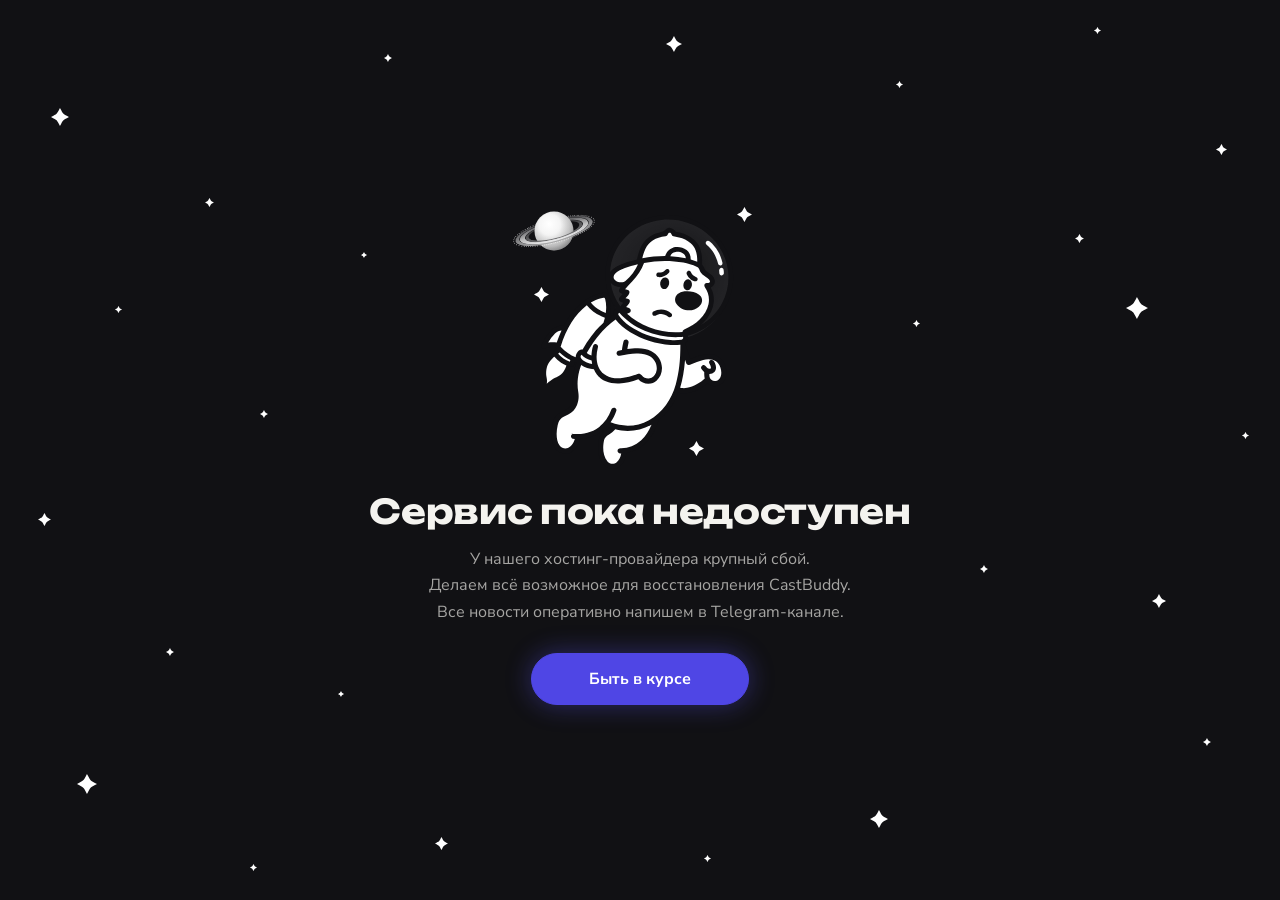
==== commit b0ae3c8a: "Заглушка: кольца как у Сатурна, пыль снаружи, движение восьмёркой" ====
--- a/index.html
+++ b/index.html
@@ -48,24 +48,21 @@
    шаром (за шаром лежит всё кольцо целиком, чтобы на стыке половин не было линии разреза), передняя — перед ним. Только transform, разные периоды — без маятника. */
 .nf-planet{position:absolute;left:-2.5%;top:-3%;width:36%;aspect-ratio:1}
 .nf-planet svg{display:block;width:100%;height:100%;overflow:visible}
-/* Шар и кольцо — на одной оси (владелец 03.11): центр общий, кольцо качается
-   как качели вокруг наклона ~15° влево, шар поворачивается навстречу. */
-.pl-ball{transform-origin:60px 60px;animation:plBall 7s ease-in-out infinite}
-.pl-axis{transform-origin:60px 60px;transform:rotate(-15deg);animation:plTilt 7s ease-in-out infinite}
-.pl-ring{transform-origin:60px 60px;animation:plRing 11s ease-in-out infinite}
-/* Кольцо — блёклая лента + редкая мерцающая пыль, которая бежит по орбите
-   (владелец 03.11). Пыль — точки штриха круга в сплющенной группе: крутится
-   только transform, точки круглые за счёт non-scaling-stroke. */
-.pl-ring path{fill:url(#plRingG);opacity:.5}
-.pl-d{fill:none;stroke:#fff;stroke-width:1.2;stroke-linecap:round;vector-effect:non-scaling-stroke;transform-origin:60px 60px}
-.pl-da{animation:plSpin 46s linear infinite,plTw 3.4s ease-in-out infinite}
-.pl-db{animation:plSpin 62s linear infinite,plTw 4.6s ease-in-out -1.5s infinite}
-.pl-dc{animation:plSpin 80s linear infinite,plTw 5.3s ease-in-out -3s infinite}
+/* Шар и кольца — на одной оси (владелец 03.11): центр общий. Кольца как у
+   Сатурна: три ленты разной плотности с щелями, снаружи — плотная пыль, она
+   равномерно бежит по орбите. Наклон (12 с) и раскрытие колец (6 с) идут в
+   отношении 1:2 — путь края замыкается плавной восьмёркой, шар поворачивается
+   навстречу наклону. Ленты — круги в сплющенной группе: ни одного стыка;
+   передняя половина рисуется поверх полной задней, цвета непрозрачные. */
+.pl-ball{transform-origin:60px 60px;animation:plBall 12s ease-in-out infinite}
+.pl-axis{transform-origin:60px 60px;transform:rotate(-15deg);animation:plTilt 12s ease-in-out -3s infinite}
+.pl-ring{transform-origin:60px 60px;animation:plRing 6s ease-in-out infinite}
+.pl-bands circle{fill:none}
+.pl-d{fill:none;stroke:#fff;stroke-width:.9;stroke-linecap:round;vector-effect:non-scaling-stroke;transform-origin:60px 60px;opacity:.7;animation:plSpin 36s linear infinite}
 @keyframes plSpin{to{transform:rotate(360deg)}}
-@keyframes plTw{0%,100%{opacity:.35}50%{opacity:.85}}
 @keyframes plTilt{0%,100%{transform:rotate(-27deg)}50%{transform:rotate(-3deg)}}
 @keyframes plBall{0%,100%{transform:rotate(12deg)}50%{transform:rotate(-12deg)}}
-@keyframes plRing{0%,100%{transform:scale(1,.82)}50%{transform:scale(1,1.15)}}
+@keyframes plRing{0%,100%{transform:scale(1,.86)}50%{transform:scale(1,1.12)}}
 .nf-sway{position:absolute;inset:0;animation:nfSway 9s ease-in-out infinite;transform-origin:50% 55%}
 /* Огонь ранца (владелец 03.11): живой, белый, без обводки, один язык пламени
    (второй, мелкий, владелец снял 03.11) — дрожит медленно и мягко.
@@ -231,17 +228,17 @@
       <span class="nf-planet"><svg viewBox="0 0 120 120">
         <defs>
           <radialGradient id="plBody" cx="38%" cy="32%" r="75%"><stop offset="0" stop-color="#fff"/><stop offset=".35" stop-color="#F5F5F5"/><stop offset=".7" stop-color="#DCDCDC"/><stop offset="1" stop-color="#C2C2C2"/></radialGradient>
-          <linearGradient id="plRingG" gradientUnits="userSpaceOnUse" x1="0" y1="44" x2="0" y2="76"><stop offset="0" stop-color="#626265"/><stop offset=".55" stop-color="#D0D0D1"/><stop offset="1" stop-color="#fff"/></linearGradient>
+          <linearGradient id="plRC" x1="0" y1="0" x2="0" y2="1"><stop offset="0" stop-color="#303033"/><stop offset="0.55" stop-color="#5A5A5C"/><stop offset="1" stop-color="#6B6B6D"/></linearGradient><linearGradient id="plRB" x1="0" y1="0" x2="0" y2="1"><stop offset="0" stop-color="#5A5A5D"/><stop offset="0.55" stop-color="#BDBDBE"/><stop offset="1" stop-color="#E7E7E8"/></linearGradient><linearGradient id="plRA" x1="0" y1="0" x2="0" y2="1"><stop offset="0" stop-color="#434346"/><stop offset="0.55" stop-color="#878789"/><stop offset="1" stop-color="#A5A5A6"/></linearGradient>
           <radialGradient id="plShade" cx="40%" cy="35%" r="68%"><stop offset=".4" stop-color="#111114" stop-opacity="0"/><stop offset=".8" stop-color="#111114" stop-opacity=".14"/><stop offset="1" stop-color="#111114" stop-opacity=".34"/></radialGradient>
-        <clipPath id="plBack"><rect x="0" y="0" width="120" height="60"/></clipPath><clipPath id="plFront"><rect x="0" y="60" width="120" height="60"/></clipPath>
+        <clipPath id="plBack"><rect x="-20" y="-20" width="160" height="80"/></clipPath><clipPath id="plFront"><rect x="-20" y="60" width="160" height="80"/></clipPath>
         </defs>
         <g>
-          <g class="pl-axis"><g class="pl-ring"><path fill-rule="evenodd" d="M7 60A53 15 0 1 1 113 60A53 15 0 1 1 7 60ZM17 60A43 11 0 1 0 103 60A43 11 0 1 0 17 60Z"/><g clip-path="url(#plBack)"><g transform="translate(60 60) scale(1 .28) translate(-60 -60)"><circle class="pl-d pl-da" cx="60" cy="60" r="44.5" stroke-dasharray="0 15.6 0 14.0 0 9.6 0 10.7 0 8.7 0 14.7 0 12.3 0 14.8 0 10.3 0 9.2 0 15.1 0 16.8 0 15.5 0 15.1 0 15.2 0 14.4 0 9.3 0 12.2 0 10.6 0 7.3 0 7.3 0 9.8 0 9.6 0 13.9 0 16.6"/><circle class="pl-d pl-db" cx="60" cy="60" r="47.8" stroke-dasharray="0 11.5 0 16.4 0 16.9 0 16.6 0 10.6 0 9.2 0 9.3 0 9.0 0 9.0 0 13.2 0 16.0 0 15.4 0 11.8 0 13.5 0 15.0 0 7.8 0 13.6 0 16.1 0 14.8 0 14.5 0 11.8 0 8.8 0 14.9 0 10.3"/><circle class="pl-d pl-dc" cx="60" cy="60" r="51" stroke-dasharray="0 15.0 0 16.7 0 11.0 0 11.0 0 16.5 0 14.2 0 8.7 0 8.3 0 8.5 0 16.0 0 15.1 0 8.5 0 15.3 0 16.8 0 13.6 0 10.5 0 12.5 0 8.3 0 7.1 0 16.7 0 13.5 0 12.3 0 16.3 0 11.3"/></g></g></g></g>
+          <g class="pl-axis"><g class="pl-ring"><g class="pl-bands"><g transform="translate(60 60) scale(1 .28) translate(-60 -60)"><circle cx="60" cy="60" r="37" stroke="url(#plRC)" stroke-width="4"/><circle cx="60" cy="60" r="43.5" stroke="url(#plRB)" stroke-width="7"/><circle cx="60" cy="60" r="50.5" stroke="url(#plRA)" stroke-width="5"/></g></g><g clip-path="url(#plBack)"><g transform="translate(60 60) scale(1 .28) translate(-60 -60)"><circle class="pl-d" cx="60" cy="60" r="55.5" stroke-dasharray="0 2.15 0 2.26 0 2.62 0 2.17 0 2.21 0 2.29 0 1.88 0 2.21 0 2.33 0 2.49 0 1.79 0 2.0 0 1.79 0 2.51 0 2.39 0 1.74 0 2.68 0 2.66 0 2.35 0 2.32 0 1.86 0 1.72 0 2.23 0 1.76 0 1.89 0 1.94 0 1.73 0 2.16 0 2.14 0 2.54 0 2.22 0 2.34 0 2.2 0 2.36 0 2.16 0 1.98 0 2.7 0 2.7 0 2.54 0 2.41 0 2.02 0 1.93 0 1.99 0 1.77 0 2.47 0 2.1 0 2.55 0 2.09 0 2.66 0 2.55 0 1.7 0 1.91 0 2.61 0 2.17 0 2.68 0 2.1 0 1.77 0 2.33 0 2.48 0 1.97 0 1.79 0 2.03 0 2.66 0 2.46 0 1.82 0 1.95 0 1.8 0 1.76 0 2.5 0 1.88 0 2.26 0 2.15 0 1.89 0 2.43 0 1.83 0 2.34 0 1.82 0 2.12 0 1.91 0 1.97 0 2.67 0 2.5 0 2.0 0 2.58 0 1.91 0 2.09 0 2.55 0 2.34 0 1.8 0 2.69 0 1.91 0 1.96 0 2.47 0 2.03 0 2.0 0 1.77 0 1.79 0 2.28 0 1.94 0 2.3 0 2.07 0 2.15 0 2.66 0 2.18 0 2.27 0 2.57 0 1.88 0 1.85 0 2.61 0 2.52 0 1.95 0 1.89 0 2.44 0 2.64 0 1.9 0 2.65 0 2.58 0 2.3 0 2.12 0 1.8 0 1.74 0 2.66 0 1.94 0 2.4 0 1.96 0 2.52 0 2.3 0 1.99 0 1.88 0 2.42 0 1.77 0 1.93 0 2.26 0 2.55 0 2.31 0 1.98 0 2.62 0 1.9 0 1.72 0 1.97 0 2.15 0 1.76 0 1.88 0 2.07 0 2.27 0 1.83 0 2.06 0 2.59 0 2.68 0 2.36 0 2.39 0 2.28"/></g></g></g></g>
           <g class="pl-ball">
             <circle cx="60" cy="60" r="26" fill="url(#plBody)"/>
             <circle cx="60" cy="60" r="26" fill="url(#plShade)"/>
           </g>
-          <g class="pl-axis"><g class="pl-ring"><path d="M113 60A53 15 0 0 1 7 60H17A43 11 0 0 0 103 60Z"/><g clip-path="url(#plFront)"><g transform="translate(60 60) scale(1 .28) translate(-60 -60)"><circle class="pl-d pl-da" cx="60" cy="60" r="44.5" stroke-dasharray="0 15.7 0 15.3 0 9.1 0 9.5 0 9.9 0 9.4 0 12.9 0 9.6 0 11.2 0 8.3 0 16.1 0 10.5 0 11.6 0 12.8 0 16.0 0 11.2 0 16.2 0 12.0 0 12.3 0 12.2 0 7.2 0 11.4 0 8.8 0 7.0 0 15.0 0 8.7 0 11.7"/><circle class="pl-d pl-db" cx="60" cy="60" r="47.8" stroke-dasharray="0 14.3 0 12.6 0 10.3 0 12.2 0 12.6 0 14.8 0 8.1 0 12.6 0 9.5 0 9.8 0 14.7 0 12.1 0 12.6 0 14.6 0 16.1 0 11.4 0 13.1 0 12.1 0 12.1 0 13.9 0 11.5 0 12.3 0 11.8 0 16.4"/><circle class="pl-d pl-dc" cx="60" cy="60" r="51" stroke-dasharray="0 14.0 0 15.8 0 16.4 0 9.6 0 12.6 0 16.4 0 15.4 0 8.4 0 8.2 0 11.4 0 7.7 0 9.4 0 7.7 0 13.7 0 14.8 0 16.0 0 8.5 0 14.2 0 13.6 0 8.4 0 15.8 0 16.7 0 9.2 0 16.5"/></g></g></g></g>
+          <g class="pl-axis"><g class="pl-ring"><g class="pl-bands" clip-path="url(#plFront)"><g transform="translate(60 60) scale(1 .28) translate(-60 -60)"><circle cx="60" cy="60" r="37" stroke="url(#plRC)" stroke-width="4"/><circle cx="60" cy="60" r="43.5" stroke="url(#plRB)" stroke-width="7"/><circle cx="60" cy="60" r="50.5" stroke="url(#plRA)" stroke-width="5"/></g></g><g clip-path="url(#plFront)"><g transform="translate(60 60) scale(1 .28) translate(-60 -60)"><circle class="pl-d" cx="60" cy="60" r="55.5" stroke-dasharray="0 2.15 0 2.26 0 2.62 0 2.17 0 2.21 0 2.29 0 1.88 0 2.21 0 2.33 0 2.49 0 1.79 0 2.0 0 1.79 0 2.51 0 2.39 0 1.74 0 2.68 0 2.66 0 2.35 0 2.32 0 1.86 0 1.72 0 2.23 0 1.76 0 1.89 0 1.94 0 1.73 0 2.16 0 2.14 0 2.54 0 2.22 0 2.34 0 2.2 0 2.36 0 2.16 0 1.98 0 2.7 0 2.7 0 2.54 0 2.41 0 2.02 0 1.93 0 1.99 0 1.77 0 2.47 0 2.1 0 2.55 0 2.09 0 2.66 0 2.55 0 1.7 0 1.91 0 2.61 0 2.17 0 2.68 0 2.1 0 1.77 0 2.33 0 2.48 0 1.97 0 1.79 0 2.03 0 2.66 0 2.46 0 1.82 0 1.95 0 1.8 0 1.76 0 2.5 0 1.88 0 2.26 0 2.15 0 1.89 0 2.43 0 1.83 0 2.34 0 1.82 0 2.12 0 1.91 0 1.97 0 2.67 0 2.5 0 2.0 0 2.58 0 1.91 0 2.09 0 2.55 0 2.34 0 1.8 0 2.69 0 1.91 0 1.96 0 2.47 0 2.03 0 2.0 0 1.77 0 1.79 0 2.28 0 1.94 0 2.3 0 2.07 0 2.15 0 2.66 0 2.18 0 2.27 0 2.57 0 1.88 0 1.85 0 2.61 0 2.52 0 1.95 0 1.89 0 2.44 0 2.64 0 1.9 0 2.65 0 2.58 0 2.3 0 2.12 0 1.8 0 1.74 0 2.66 0 1.94 0 2.4 0 1.96 0 2.52 0 2.3 0 1.99 0 1.88 0 2.42 0 1.77 0 1.93 0 2.26 0 2.55 0 2.31 0 1.98 0 2.62 0 1.9 0 1.72 0 1.97 0 2.15 0 1.76 0 1.88 0 2.07 0 2.27 0 1.83 0 2.06 0 2.59 0 2.68 0 2.36 0 2.39 0 2.28"/></g></g></g></g>
         </g>
       </svg></span>
       <div class="nf-float"><div class="nf-sway">
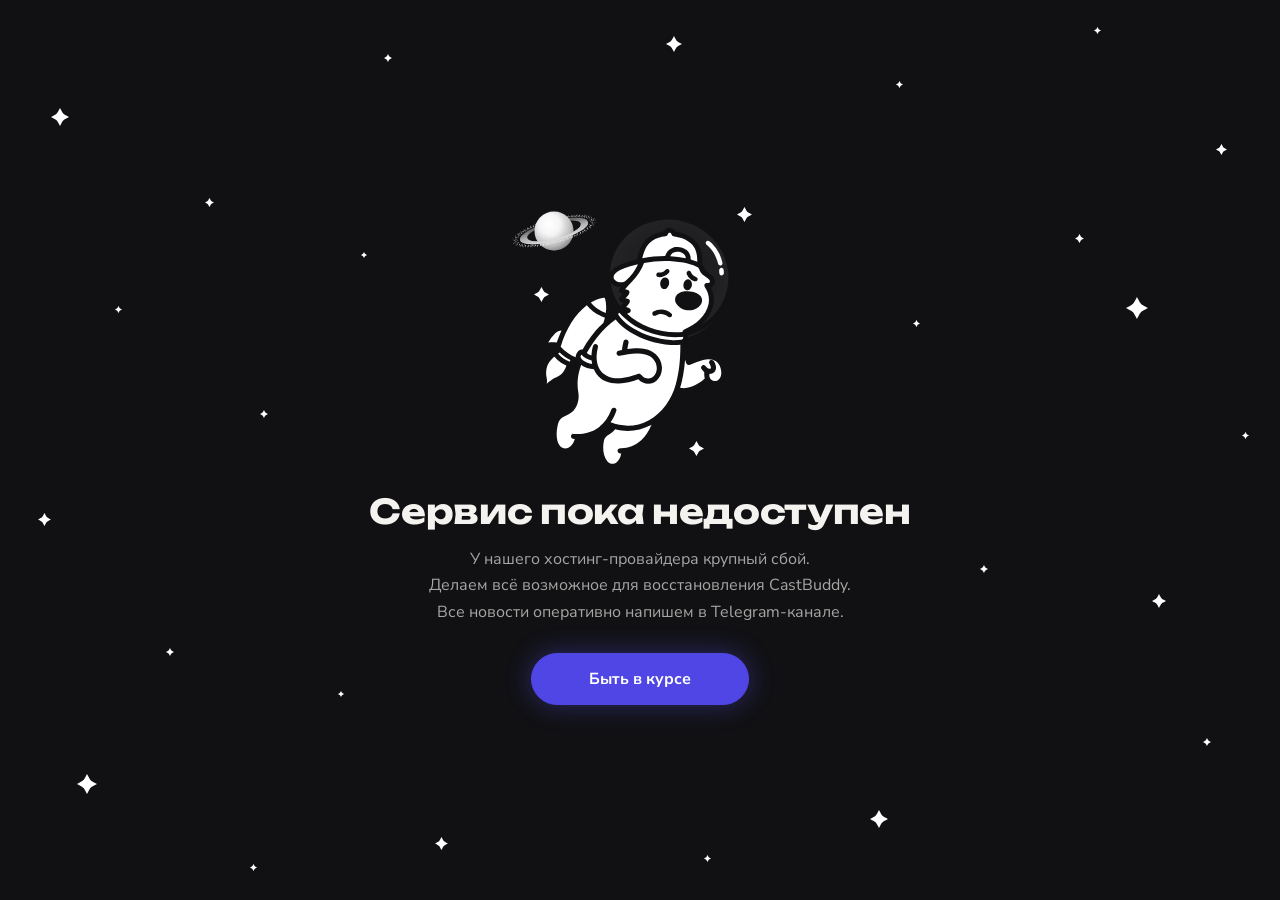
==== commit a9beff8b: "Заглушка: два кольца — лента и пояс точек" ====
--- a/index.html
+++ b/index.html
@@ -48,9 +48,9 @@
    шаром (за шаром лежит всё кольцо целиком, чтобы на стыке половин не было линии разреза), передняя — перед ним. Только transform, разные периоды — без маятника. */
 .nf-planet{position:absolute;left:-2.5%;top:-3%;width:36%;aspect-ratio:1}
 .nf-planet svg{display:block;width:100%;height:100%;overflow:visible}
-/* Шар и кольца — на одной оси (владелец 03.11): центр общий. Кольца как у
-   Сатурна: три ленты разной плотности с щелями, снаружи — плотная пыль, она
-   равномерно бежит по орбите. Наклон (12 с) и раскрытие колец (6 с) идут в
+/* Шар и кольца — на одной оси (владелец 03.11): центр общий. Два кольца
+   (владелец 03.11): сплошная лента и снаружи пояс из точек в несколько рядов —
+   все ряды крутятся с одной скоростью, как пояс камней вокруг планеты. Наклон (12 с) и раскрытие колец (6 с) идут в
    отношении 1:2 — путь края замыкается плавной восьмёркой, шар поворачивается
    навстречу наклону. Ленты — круги в сплющенной группе: ни одного стыка;
    передняя половина рисуется поверх полной задней, цвета непрозрачные. */
@@ -58,7 +58,7 @@
 .pl-axis{transform-origin:60px 60px;transform:rotate(-15deg);animation:plTilt 12s ease-in-out -3s infinite}
 .pl-ring{transform-origin:60px 60px;animation:plRing 6s ease-in-out infinite}
 .pl-bands circle{fill:none}
-.pl-d{fill:none;stroke:#fff;stroke-width:.9;stroke-linecap:round;vector-effect:non-scaling-stroke;transform-origin:60px 60px;opacity:.7;animation:plSpin 36s linear infinite}
+.pl-d{fill:none;stroke:#fff;stroke-linecap:round;vector-effect:non-scaling-stroke;transform-origin:60px 60px;animation:plSpin 40s linear infinite}
 @keyframes plSpin{to{transform:rotate(360deg)}}
 @keyframes plTilt{0%,100%{transform:rotate(-27deg)}50%{transform:rotate(-3deg)}}
 @keyframes plBall{0%,100%{transform:rotate(12deg)}50%{transform:rotate(-12deg)}}
@@ -228,17 +228,17 @@
       <span class="nf-planet"><svg viewBox="0 0 120 120">
         <defs>
           <radialGradient id="plBody" cx="38%" cy="32%" r="75%"><stop offset="0" stop-color="#fff"/><stop offset=".35" stop-color="#F5F5F5"/><stop offset=".7" stop-color="#DCDCDC"/><stop offset="1" stop-color="#C2C2C2"/></radialGradient>
-          <linearGradient id="plRC" x1="0" y1="0" x2="0" y2="1"><stop offset="0" stop-color="#303033"/><stop offset="0.55" stop-color="#5A5A5C"/><stop offset="1" stop-color="#6B6B6D"/></linearGradient><linearGradient id="plRB" x1="0" y1="0" x2="0" y2="1"><stop offset="0" stop-color="#5A5A5D"/><stop offset="0.55" stop-color="#BDBDBE"/><stop offset="1" stop-color="#E7E7E8"/></linearGradient><linearGradient id="plRA" x1="0" y1="0" x2="0" y2="1"><stop offset="0" stop-color="#434346"/><stop offset="0.55" stop-color="#878789"/><stop offset="1" stop-color="#A5A5A6"/></linearGradient>
+          <linearGradient id="plRB" x1="0" y1="0" x2="0" y2="1"><stop offset="0" stop-color="#565659"/><stop offset="0.55" stop-color="#B3B3B5"/><stop offset="1" stop-color="#DBDBDC"/></linearGradient>
           <radialGradient id="plShade" cx="40%" cy="35%" r="68%"><stop offset=".4" stop-color="#111114" stop-opacity="0"/><stop offset=".8" stop-color="#111114" stop-opacity=".14"/><stop offset="1" stop-color="#111114" stop-opacity=".34"/></radialGradient>
         <clipPath id="plBack"><rect x="-20" y="-20" width="160" height="80"/></clipPath><clipPath id="plFront"><rect x="-20" y="60" width="160" height="80"/></clipPath>
         </defs>
         <g>
-          <g class="pl-axis"><g class="pl-ring"><g class="pl-bands"><g transform="translate(60 60) scale(1 .28) translate(-60 -60)"><circle cx="60" cy="60" r="37" stroke="url(#plRC)" stroke-width="4"/><circle cx="60" cy="60" r="43.5" stroke="url(#plRB)" stroke-width="7"/><circle cx="60" cy="60" r="50.5" stroke="url(#plRA)" stroke-width="5"/></g></g><g clip-path="url(#plBack)"><g transform="translate(60 60) scale(1 .28) translate(-60 -60)"><circle class="pl-d" cx="60" cy="60" r="55.5" stroke-dasharray="0 2.15 0 2.26 0 2.62 0 2.17 0 2.21 0 2.29 0 1.88 0 2.21 0 2.33 0 2.49 0 1.79 0 2.0 0 1.79 0 2.51 0 2.39 0 1.74 0 2.68 0 2.66 0 2.35 0 2.32 0 1.86 0 1.72 0 2.23 0 1.76 0 1.89 0 1.94 0 1.73 0 2.16 0 2.14 0 2.54 0 2.22 0 2.34 0 2.2 0 2.36 0 2.16 0 1.98 0 2.7 0 2.7 0 2.54 0 2.41 0 2.02 0 1.93 0 1.99 0 1.77 0 2.47 0 2.1 0 2.55 0 2.09 0 2.66 0 2.55 0 1.7 0 1.91 0 2.61 0 2.17 0 2.68 0 2.1 0 1.77 0 2.33 0 2.48 0 1.97 0 1.79 0 2.03 0 2.66 0 2.46 0 1.82 0 1.95 0 1.8 0 1.76 0 2.5 0 1.88 0 2.26 0 2.15 0 1.89 0 2.43 0 1.83 0 2.34 0 1.82 0 2.12 0 1.91 0 1.97 0 2.67 0 2.5 0 2.0 0 2.58 0 1.91 0 2.09 0 2.55 0 2.34 0 1.8 0 2.69 0 1.91 0 1.96 0 2.47 0 2.03 0 2.0 0 1.77 0 1.79 0 2.28 0 1.94 0 2.3 0 2.07 0 2.15 0 2.66 0 2.18 0 2.27 0 2.57 0 1.88 0 1.85 0 2.61 0 2.52 0 1.95 0 1.89 0 2.44 0 2.64 0 1.9 0 2.65 0 2.58 0 2.3 0 2.12 0 1.8 0 1.74 0 2.66 0 1.94 0 2.4 0 1.96 0 2.52 0 2.3 0 1.99 0 1.88 0 2.42 0 1.77 0 1.93 0 2.26 0 2.55 0 2.31 0 1.98 0 2.62 0 1.9 0 1.72 0 1.97 0 2.15 0 1.76 0 1.88 0 2.07 0 2.27 0 1.83 0 2.06 0 2.59 0 2.68 0 2.36 0 2.39 0 2.28"/></g></g></g></g>
+          <g class="pl-axis"><g class="pl-ring"><g class="pl-bands"><g transform="translate(60 60) scale(1 .28) translate(-60 -60)"><circle cx="60" cy="60" r="42" stroke="url(#plRB)" stroke-width="10"/></g></g><g clip-path="url(#plBack)"><g class="pl-belt" transform="translate(60 60) scale(1 .28) translate(-60 -60)"><circle class="pl-d" cx="60" cy="60" r="50.5" stroke-width="0.8" opacity="0.55" stroke-dasharray="0 3.63 0 3.91 0 4.03 0 4.37 0 3.9 0 4.32 0 2.27 0 3.27 0 4.37 0 3.69 0 4.27 0 2.46 0 3.28 0 2.77 0 3.45 0 3.52 0 2.23 0 2.7 0 2.84 0 4.31 0 3.96 0 2.57 0 4.03 0 2.52 0 3.62 0 2.49 0 2.2 0 4.2 0 2.68 0 2.7 0 4.46 0 4.21 0 2.87 0 4.41 0 3.44 0 3.76 0 2.67 0 4.36 0 3.79 0 4.42 0 4.26 0 2.89 0 3.03 0 2.58 0 2.54 0 2.35 0 2.89 0 3.59 0 2.21 0 3.76 0 2.98 0 2.91 0 4.08 0 3.31 0 2.93 0 3.31 0 3.82 0 2.33 0 4.44 0 2.25 0 3.92 0 4.14 0 2.24 0 4.01 0 3.04 0 3.53 0 2.22 0 2.31 0 2.62 0 4.4 0 2.65 0 3.94 0 4.34 0 4.37 0 2.99 0 3.02 0 3.41 0 3.98 0 2.45 0 3.92 0 4.03 0 4.18 0 2.28 0 4.38 0 2.41 0 2.98 0 3.6 0 4.31 0 2.98 0 4.33 0 3.45 0 2.92 0 2.93 0 2.61 0 2.38 0 2.54 0 3.79 0 4.49 0 2.57 0 2.31 0 4.47 0 3.43 0 3.13 0 2.75 0 3.57 0 4.1 0 3.25 0 3.17"/><circle class="pl-d" cx="60" cy="60" r="52.6" stroke-width="1.0" opacity="0.8" stroke-dasharray="0 1.89 0 3.27 0 1.85 0 2.59 0 3.14 0 2.01 0 2.97 0 3.32 0 2.81 0 3.06 0 1.97 0 2.5 0 2.04 0 3.15 0 2.27 0 2.53 0 3.4 0 3.16 0 3.36 0 2.53 0 2.58 0 2.97 0 2.57 0 2.27 0 2.45 0 2.03 0 2.4 0 3.38 0 3.34 0 2.8 0 2.6 0 2.34 0 1.94 0 2.24 0 3.05 0 3.19 0 2.38 0 3.06 0 3.04 0 2.91 0 2.86 0 3.02 0 2.38 0 2.93 0 2.25 0 2.58 0 3.03 0 2.91 0 2.27 0 3.31 0 2.84 0 2.73 0 1.82 0 2.68 0 2.2 0 2.87 0 2.54 0 3.11 0 2.84 0 3.08 0 2.36 0 2.83 0 2.98 0 3.13 0 2.36 0 3.15 0 3.19 0 2.9 0 3.36 0 3.33 0 2.63 0 2.65 0 2.07 0 3.14 0 3.3 0 2.56 0 2.91 0 2.95 0 2.97 0 2.07 0 3.05 0 2.73 0 2.86 0 2.47 0 2.8 0 3.04 0 2.82 0 2.95 0 1.84 0 2.06 0 2.51 0 2.84 0 2.15 0 2.9 0 2.81 0 1.87 0 2.55 0 2.16 0 1.89 0 2.01 0 2.31 0 2.09 0 2.11 0 1.86 0 2.54 0 2.41 0 2.78 0 2.74 0 2.18 0 3.25 0 1.8 0 2.45 0 2.25 0 2.46 0 1.98 0 3.13 0 2.4 0 1.86 0 2.78 0 1.95 0 2.67 0 2.34 0 2.73 0 3.33 0 3.11 0 2.47 0 3.1 0 2.83 0 2.39 0 2.03 0 2.75 0 2.7 0 3.33 0 3.35 0 2.77 0 2.36"/><circle class="pl-d" cx="60" cy="60" r="54.8" stroke-width="0.9" opacity="0.7" stroke-dasharray="0 3.79 0 2.0 0 2.22 0 3.13 0 3.23 0 2.28 0 3.26 0 3.78 0 2.75 0 2.86 0 2.45 0 2.58 0 3.94 0 2.76 0 3.92 0 3.83 0 3.19 0 2.52 0 3.96 0 2.99 0 2.83 0 2.64 0 3.97 0 2.98 0 2.57 0 2.95 0 2.24 0 3.24 0 2.89 0 2.59 0 3.56 0 3.65 0 2.03 0 3.07 0 2.55 0 3.87 0 3.56 0 2.49 0 2.54 0 2.31 0 3.98 0 2.59 0 3.22 0 2.95 0 3.29 0 3.21 0 3.49 0 2.24 0 3.52 0 2.6 0 3.07 0 2.67 0 2.59 0 3.06 0 2.93 0 2.72 0 3.49 0 3.18 0 2.07 0 2.5 0 2.91 0 3.83 0 3.78 0 3.09 0 2.03 0 3.56 0 2.86 0 3.15 0 3.42 0 3.26 0 2.96 0 3.82 0 2.77 0 2.78 0 3.7 0 2.39 0 2.59 0 3.66 0 2.13 0 3.67 0 3.39 0 2.87 0 2.57 0 3.56 0 3.82 0 2.29 0 2.96 0 3.1 0 3.0 0 2.66 0 2.31 0 3.17 0 3.62 0 2.14 0 2.46 0 3.64 0 3.58 0 3.33 0 2.05 0 3.45 0 3.96 0 4.0 0 3.4 0 2.1 0 3.68 0 2.44 0 3.29 0 3.9 0 3.42 0 2.27 0 2.58 0 3.84 0 2.3 0 3.22 0 2.83 0 2.32 0 3.24 0 2.09 0 2.22 0 2.76"/><circle class="pl-d" cx="60" cy="60" r="57" stroke-width="0.75" opacity="0.45" stroke-dasharray="0 2.81 0 2.77 0 4.27 0 4.75 0 5.15 0 2.99 0 3.85 0 3.51 0 4.34 0 4.02 0 5.32 0 3.69 0 2.76 0 4.62 0 3.04 0 4.43 0 4.07 0 5.24 0 4.21 0 4.4 0 3.36 0 4.2 0 3.34 0 4.78 0 4.1 0 2.99 0 3.28 0 3.68 0 4.74 0 3.12 0 4.67 0 4.5 0 2.85 0 4.54 0 2.86 0 2.96 0 4.32 0 3.29 0 5.14 0 3.99 0 3.54 0 4.91 0 2.69 0 4.7 0 2.76 0 3.04 0 5.36 0 4.58 0 3.25 0 2.94 0 5.42 0 4.53 0 4.98 0 3.01 0 4.41 0 3.63 0 3.28 0 3.57 0 4.38 0 3.61 0 3.72 0 3.0 0 5.01 0 4.48 0 4.93 0 3.86 0 5.07 0 4.1 0 4.32 0 4.26 0 4.75 0 3.75 0 2.88 0 2.7 0 3.19 0 2.71 0 5.18 0 3.99 0 4.81 0 2.6 0 3.96 0 5.18 0 4.4 0 3.84 0 3.95 0 2.89 0 3.05 0 3.06 0 3.69 0 3.72 0 5.15 0 3.04"/></g></g></g></g>
           <g class="pl-ball">
             <circle cx="60" cy="60" r="26" fill="url(#plBody)"/>
             <circle cx="60" cy="60" r="26" fill="url(#plShade)"/>
           </g>
-          <g class="pl-axis"><g class="pl-ring"><g class="pl-bands" clip-path="url(#plFront)"><g transform="translate(60 60) scale(1 .28) translate(-60 -60)"><circle cx="60" cy="60" r="37" stroke="url(#plRC)" stroke-width="4"/><circle cx="60" cy="60" r="43.5" stroke="url(#plRB)" stroke-width="7"/><circle cx="60" cy="60" r="50.5" stroke="url(#plRA)" stroke-width="5"/></g></g><g clip-path="url(#plFront)"><g transform="translate(60 60) scale(1 .28) translate(-60 -60)"><circle class="pl-d" cx="60" cy="60" r="55.5" stroke-dasharray="0 2.15 0 2.26 0 2.62 0 2.17 0 2.21 0 2.29 0 1.88 0 2.21 0 2.33 0 2.49 0 1.79 0 2.0 0 1.79 0 2.51 0 2.39 0 1.74 0 2.68 0 2.66 0 2.35 0 2.32 0 1.86 0 1.72 0 2.23 0 1.76 0 1.89 0 1.94 0 1.73 0 2.16 0 2.14 0 2.54 0 2.22 0 2.34 0 2.2 0 2.36 0 2.16 0 1.98 0 2.7 0 2.7 0 2.54 0 2.41 0 2.02 0 1.93 0 1.99 0 1.77 0 2.47 0 2.1 0 2.55 0 2.09 0 2.66 0 2.55 0 1.7 0 1.91 0 2.61 0 2.17 0 2.68 0 2.1 0 1.77 0 2.33 0 2.48 0 1.97 0 1.79 0 2.03 0 2.66 0 2.46 0 1.82 0 1.95 0 1.8 0 1.76 0 2.5 0 1.88 0 2.26 0 2.15 0 1.89 0 2.43 0 1.83 0 2.34 0 1.82 0 2.12 0 1.91 0 1.97 0 2.67 0 2.5 0 2.0 0 2.58 0 1.91 0 2.09 0 2.55 0 2.34 0 1.8 0 2.69 0 1.91 0 1.96 0 2.47 0 2.03 0 2.0 0 1.77 0 1.79 0 2.28 0 1.94 0 2.3 0 2.07 0 2.15 0 2.66 0 2.18 0 2.27 0 2.57 0 1.88 0 1.85 0 2.61 0 2.52 0 1.95 0 1.89 0 2.44 0 2.64 0 1.9 0 2.65 0 2.58 0 2.3 0 2.12 0 1.8 0 1.74 0 2.66 0 1.94 0 2.4 0 1.96 0 2.52 0 2.3 0 1.99 0 1.88 0 2.42 0 1.77 0 1.93 0 2.26 0 2.55 0 2.31 0 1.98 0 2.62 0 1.9 0 1.72 0 1.97 0 2.15 0 1.76 0 1.88 0 2.07 0 2.27 0 1.83 0 2.06 0 2.59 0 2.68 0 2.36 0 2.39 0 2.28"/></g></g></g></g>
+          <g class="pl-axis"><g class="pl-ring"><g class="pl-bands" clip-path="url(#plFront)"><g transform="translate(60 60) scale(1 .28) translate(-60 -60)"><circle cx="60" cy="60" r="42" stroke="url(#plRB)" stroke-width="10"/></g></g><g clip-path="url(#plFront)"><g class="pl-belt" transform="translate(60 60) scale(1 .28) translate(-60 -60)"><circle class="pl-d" cx="60" cy="60" r="50.5" stroke-width="0.8" opacity="0.55" stroke-dasharray="0 3.63 0 3.91 0 4.03 0 4.37 0 3.9 0 4.32 0 2.27 0 3.27 0 4.37 0 3.69 0 4.27 0 2.46 0 3.28 0 2.77 0 3.45 0 3.52 0 2.23 0 2.7 0 2.84 0 4.31 0 3.96 0 2.57 0 4.03 0 2.52 0 3.62 0 2.49 0 2.2 0 4.2 0 2.68 0 2.7 0 4.46 0 4.21 0 2.87 0 4.41 0 3.44 0 3.76 0 2.67 0 4.36 0 3.79 0 4.42 0 4.26 0 2.89 0 3.03 0 2.58 0 2.54 0 2.35 0 2.89 0 3.59 0 2.21 0 3.76 0 2.98 0 2.91 0 4.08 0 3.31 0 2.93 0 3.31 0 3.82 0 2.33 0 4.44 0 2.25 0 3.92 0 4.14 0 2.24 0 4.01 0 3.04 0 3.53 0 2.22 0 2.31 0 2.62 0 4.4 0 2.65 0 3.94 0 4.34 0 4.37 0 2.99 0 3.02 0 3.41 0 3.98 0 2.45 0 3.92 0 4.03 0 4.18 0 2.28 0 4.38 0 2.41 0 2.98 0 3.6 0 4.31 0 2.98 0 4.33 0 3.45 0 2.92 0 2.93 0 2.61 0 2.38 0 2.54 0 3.79 0 4.49 0 2.57 0 2.31 0 4.47 0 3.43 0 3.13 0 2.75 0 3.57 0 4.1 0 3.25 0 3.17"/><circle class="pl-d" cx="60" cy="60" r="52.6" stroke-width="1.0" opacity="0.8" stroke-dasharray="0 1.89 0 3.27 0 1.85 0 2.59 0 3.14 0 2.01 0 2.97 0 3.32 0 2.81 0 3.06 0 1.97 0 2.5 0 2.04 0 3.15 0 2.27 0 2.53 0 3.4 0 3.16 0 3.36 0 2.53 0 2.58 0 2.97 0 2.57 0 2.27 0 2.45 0 2.03 0 2.4 0 3.38 0 3.34 0 2.8 0 2.6 0 2.34 0 1.94 0 2.24 0 3.05 0 3.19 0 2.38 0 3.06 0 3.04 0 2.91 0 2.86 0 3.02 0 2.38 0 2.93 0 2.25 0 2.58 0 3.03 0 2.91 0 2.27 0 3.31 0 2.84 0 2.73 0 1.82 0 2.68 0 2.2 0 2.87 0 2.54 0 3.11 0 2.84 0 3.08 0 2.36 0 2.83 0 2.98 0 3.13 0 2.36 0 3.15 0 3.19 0 2.9 0 3.36 0 3.33 0 2.63 0 2.65 0 2.07 0 3.14 0 3.3 0 2.56 0 2.91 0 2.95 0 2.97 0 2.07 0 3.05 0 2.73 0 2.86 0 2.47 0 2.8 0 3.04 0 2.82 0 2.95 0 1.84 0 2.06 0 2.51 0 2.84 0 2.15 0 2.9 0 2.81 0 1.87 0 2.55 0 2.16 0 1.89 0 2.01 0 2.31 0 2.09 0 2.11 0 1.86 0 2.54 0 2.41 0 2.78 0 2.74 0 2.18 0 3.25 0 1.8 0 2.45 0 2.25 0 2.46 0 1.98 0 3.13 0 2.4 0 1.86 0 2.78 0 1.95 0 2.67 0 2.34 0 2.73 0 3.33 0 3.11 0 2.47 0 3.1 0 2.83 0 2.39 0 2.03 0 2.75 0 2.7 0 3.33 0 3.35 0 2.77 0 2.36"/><circle class="pl-d" cx="60" cy="60" r="54.8" stroke-width="0.9" opacity="0.7" stroke-dasharray="0 3.79 0 2.0 0 2.22 0 3.13 0 3.23 0 2.28 0 3.26 0 3.78 0 2.75 0 2.86 0 2.45 0 2.58 0 3.94 0 2.76 0 3.92 0 3.83 0 3.19 0 2.52 0 3.96 0 2.99 0 2.83 0 2.64 0 3.97 0 2.98 0 2.57 0 2.95 0 2.24 0 3.24 0 2.89 0 2.59 0 3.56 0 3.65 0 2.03 0 3.07 0 2.55 0 3.87 0 3.56 0 2.49 0 2.54 0 2.31 0 3.98 0 2.59 0 3.22 0 2.95 0 3.29 0 3.21 0 3.49 0 2.24 0 3.52 0 2.6 0 3.07 0 2.67 0 2.59 0 3.06 0 2.93 0 2.72 0 3.49 0 3.18 0 2.07 0 2.5 0 2.91 0 3.83 0 3.78 0 3.09 0 2.03 0 3.56 0 2.86 0 3.15 0 3.42 0 3.26 0 2.96 0 3.82 0 2.77 0 2.78 0 3.7 0 2.39 0 2.59 0 3.66 0 2.13 0 3.67 0 3.39 0 2.87 0 2.57 0 3.56 0 3.82 0 2.29 0 2.96 0 3.1 0 3.0 0 2.66 0 2.31 0 3.17 0 3.62 0 2.14 0 2.46 0 3.64 0 3.58 0 3.33 0 2.05 0 3.45 0 3.96 0 4.0 0 3.4 0 2.1 0 3.68 0 2.44 0 3.29 0 3.9 0 3.42 0 2.27 0 2.58 0 3.84 0 2.3 0 3.22 0 2.83 0 2.32 0 3.24 0 2.09 0 2.22 0 2.76"/><circle class="pl-d" cx="60" cy="60" r="57" stroke-width="0.75" opacity="0.45" stroke-dasharray="0 2.81 0 2.77 0 4.27 0 4.75 0 5.15 0 2.99 0 3.85 0 3.51 0 4.34 0 4.02 0 5.32 0 3.69 0 2.76 0 4.62 0 3.04 0 4.43 0 4.07 0 5.24 0 4.21 0 4.4 0 3.36 0 4.2 0 3.34 0 4.78 0 4.1 0 2.99 0 3.28 0 3.68 0 4.74 0 3.12 0 4.67 0 4.5 0 2.85 0 4.54 0 2.86 0 2.96 0 4.32 0 3.29 0 5.14 0 3.99 0 3.54 0 4.91 0 2.69 0 4.7 0 2.76 0 3.04 0 5.36 0 4.58 0 3.25 0 2.94 0 5.42 0 4.53 0 4.98 0 3.01 0 4.41 0 3.63 0 3.28 0 3.57 0 4.38 0 3.61 0 3.72 0 3.0 0 5.01 0 4.48 0 4.93 0 3.86 0 5.07 0 4.1 0 4.32 0 4.26 0 4.75 0 3.75 0 2.88 0 2.7 0 3.19 0 2.71 0 5.18 0 3.99 0 4.81 0 2.6 0 3.96 0 5.18 0 4.4 0 3.84 0 3.95 0 2.89 0 3.05 0 3.06 0 3.69 0 3.72 0 5.15 0 3.04"/></g></g></g></g>
         </g>
       </svg></span>
       <div class="nf-float"><div class="nf-sway">
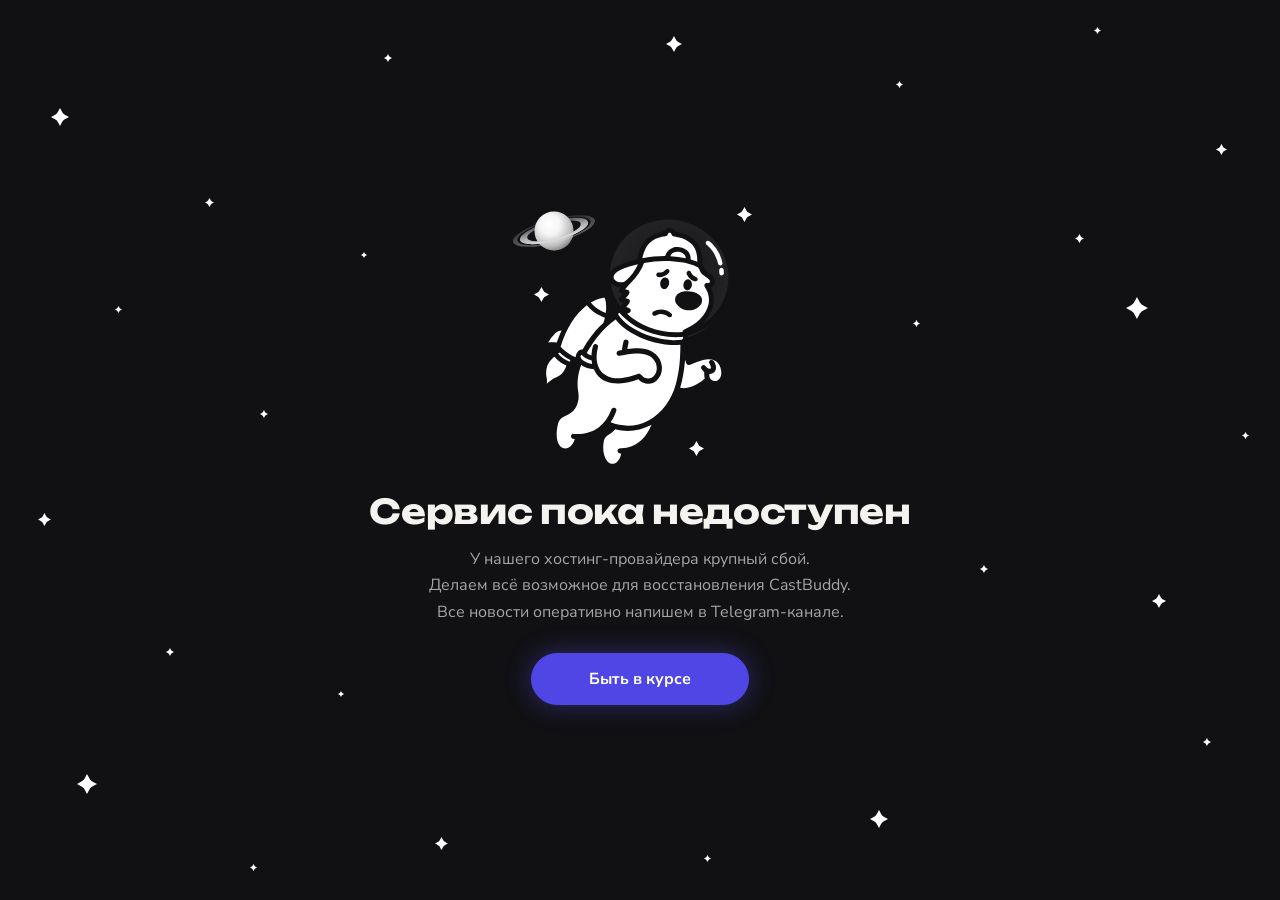
==== commit 1e733292: "Заглушка: внешнее кольцо сплошное, полупрозрачное" ====
--- a/index.html
+++ b/index.html
@@ -49,17 +49,17 @@
 .nf-planet{position:absolute;left:-2.5%;top:-3%;width:36%;aspect-ratio:1}
 .nf-planet svg{display:block;width:100%;height:100%;overflow:visible}
 /* Шар и кольца — на одной оси (владелец 03.11): центр общий. Два кольца
-   (владелец 03.11): сплошная лента и снаружи пояс из точек в несколько рядов —
-   все ряды крутятся с одной скоростью, как пояс камней вокруг планеты. Наклон (12 с) и раскрытие колец (6 с) идут в
+   (владелец 03.11): сплошная лента и снаружи вторая, полупрозрачная.
+   Её передняя часть дорисована поверх шара только в пределах шара — без двойной
+   прозрачности на стыке половин. Наклон (12 с) и раскрытие колец (6 с) идут в
    отношении 1:2 — путь края замыкается плавной восьмёркой, шар поворачивается
    навстречу наклону. Ленты — круги в сплющенной группе: ни одного стыка;
    передняя половина рисуется поверх полной задней, цвета непрозрачные. */
 .pl-ball{transform-origin:60px 60px;animation:plBall 12s ease-in-out infinite}
 .pl-axis{transform-origin:60px 60px;transform:rotate(-15deg);animation:plTilt 12s ease-in-out -3s infinite}
 .pl-ring{transform-origin:60px 60px;animation:plRing 6s ease-in-out infinite}
-.pl-bands circle{fill:none}
-.pl-d{fill:none;stroke:#fff;stroke-linecap:round;vector-effect:non-scaling-stroke;transform-origin:60px 60px;animation:plSpin 40s linear infinite}
-@keyframes plSpin{to{transform:rotate(360deg)}}
+.pl-bands circle,.pl-outer circle{fill:none}
+.pl-outer{opacity:.38}
 @keyframes plTilt{0%,100%{transform:rotate(-27deg)}50%{transform:rotate(-3deg)}}
 @keyframes plBall{0%,100%{transform:rotate(12deg)}50%{transform:rotate(-12deg)}}
 @keyframes plRing{0%,100%{transform:scale(1,.86)}50%{transform:scale(1,1.12)}}
@@ -146,7 +146,7 @@
   0%,100%{transform:scale(1)}
   50%{transform:scale(1.6)}
 }
-@media (prefers-reduced-motion:reduce){ .nf-stars i,.nf-art i,.nf-float,.nf-sway,.nf-fire b,.pl-ball,.pl-d,.pl-axis,.pl-ring{animation:none} }
+@media (prefers-reduced-motion:reduce){ .nf-stars i,.nf-art i,.nf-float,.nf-sway,.nf-fire b,.pl-ball,.pl-axis,.pl-ring{animation:none} }
 /* На узком экране подзаголовок тоже поджимаем: рядом с h1 в 27px он в прежних
    20px переставал читаться как второй уровень. */
 @media (max-width:600px){
@@ -231,14 +231,16 @@
           <linearGradient id="plRB" x1="0" y1="0" x2="0" y2="1"><stop offset="0" stop-color="#565659"/><stop offset="0.55" stop-color="#B3B3B5"/><stop offset="1" stop-color="#DBDBDC"/></linearGradient>
           <radialGradient id="plShade" cx="40%" cy="35%" r="68%"><stop offset=".4" stop-color="#111114" stop-opacity="0"/><stop offset=".8" stop-color="#111114" stop-opacity=".14"/><stop offset="1" stop-color="#111114" stop-opacity=".34"/></radialGradient>
         <clipPath id="plBack"><rect x="-20" y="-20" width="160" height="80"/></clipPath><clipPath id="plFront"><rect x="-20" y="60" width="160" height="80"/></clipPath>
+        <clipPath id="plBallC"><circle cx="60" cy="60" r="26"/></clipPath>
         </defs>
         <g>
-          <g class="pl-axis"><g class="pl-ring"><g class="pl-bands"><g transform="translate(60 60) scale(1 .28) translate(-60 -60)"><circle cx="60" cy="60" r="42" stroke="url(#plRB)" stroke-width="10"/></g></g><g clip-path="url(#plBack)"><g class="pl-belt" transform="translate(60 60) scale(1 .28) translate(-60 -60)"><circle class="pl-d" cx="60" cy="60" r="50.5" stroke-width="0.8" opacity="0.55" stroke-dasharray="0 3.63 0 3.91 0 4.03 0 4.37 0 3.9 0 4.32 0 2.27 0 3.27 0 4.37 0 3.69 0 4.27 0 2.46 0 3.28 0 2.77 0 3.45 0 3.52 0 2.23 0 2.7 0 2.84 0 4.31 0 3.96 0 2.57 0 4.03 0 2.52 0 3.62 0 2.49 0 2.2 0 4.2 0 2.68 0 2.7 0 4.46 0 4.21 0 2.87 0 4.41 0 3.44 0 3.76 0 2.67 0 4.36 0 3.79 0 4.42 0 4.26 0 2.89 0 3.03 0 2.58 0 2.54 0 2.35 0 2.89 0 3.59 0 2.21 0 3.76 0 2.98 0 2.91 0 4.08 0 3.31 0 2.93 0 3.31 0 3.82 0 2.33 0 4.44 0 2.25 0 3.92 0 4.14 0 2.24 0 4.01 0 3.04 0 3.53 0 2.22 0 2.31 0 2.62 0 4.4 0 2.65 0 3.94 0 4.34 0 4.37 0 2.99 0 3.02 0 3.41 0 3.98 0 2.45 0 3.92 0 4.03 0 4.18 0 2.28 0 4.38 0 2.41 0 2.98 0 3.6 0 4.31 0 2.98 0 4.33 0 3.45 0 2.92 0 2.93 0 2.61 0 2.38 0 2.54 0 3.79 0 4.49 0 2.57 0 2.31 0 4.47 0 3.43 0 3.13 0 2.75 0 3.57 0 4.1 0 3.25 0 3.17"/><circle class="pl-d" cx="60" cy="60" r="52.6" stroke-width="1.0" opacity="0.8" stroke-dasharray="0 1.89 0 3.27 0 1.85 0 2.59 0 3.14 0 2.01 0 2.97 0 3.32 0 2.81 0 3.06 0 1.97 0 2.5 0 2.04 0 3.15 0 2.27 0 2.53 0 3.4 0 3.16 0 3.36 0 2.53 0 2.58 0 2.97 0 2.57 0 2.27 0 2.45 0 2.03 0 2.4 0 3.38 0 3.34 0 2.8 0 2.6 0 2.34 0 1.94 0 2.24 0 3.05 0 3.19 0 2.38 0 3.06 0 3.04 0 2.91 0 2.86 0 3.02 0 2.38 0 2.93 0 2.25 0 2.58 0 3.03 0 2.91 0 2.27 0 3.31 0 2.84 0 2.73 0 1.82 0 2.68 0 2.2 0 2.87 0 2.54 0 3.11 0 2.84 0 3.08 0 2.36 0 2.83 0 2.98 0 3.13 0 2.36 0 3.15 0 3.19 0 2.9 0 3.36 0 3.33 0 2.63 0 2.65 0 2.07 0 3.14 0 3.3 0 2.56 0 2.91 0 2.95 0 2.97 0 2.07 0 3.05 0 2.73 0 2.86 0 2.47 0 2.8 0 3.04 0 2.82 0 2.95 0 1.84 0 2.06 0 2.51 0 2.84 0 2.15 0 2.9 0 2.81 0 1.87 0 2.55 0 2.16 0 1.89 0 2.01 0 2.31 0 2.09 0 2.11 0 1.86 0 2.54 0 2.41 0 2.78 0 2.74 0 2.18 0 3.25 0 1.8 0 2.45 0 2.25 0 2.46 0 1.98 0 3.13 0 2.4 0 1.86 0 2.78 0 1.95 0 2.67 0 2.34 0 2.73 0 3.33 0 3.11 0 2.47 0 3.1 0 2.83 0 2.39 0 2.03 0 2.75 0 2.7 0 3.33 0 3.35 0 2.77 0 2.36"/><circle class="pl-d" cx="60" cy="60" r="54.8" stroke-width="0.9" opacity="0.7" stroke-dasharray="0 3.79 0 2.0 0 2.22 0 3.13 0 3.23 0 2.28 0 3.26 0 3.78 0 2.75 0 2.86 0 2.45 0 2.58 0 3.94 0 2.76 0 3.92 0 3.83 0 3.19 0 2.52 0 3.96 0 2.99 0 2.83 0 2.64 0 3.97 0 2.98 0 2.57 0 2.95 0 2.24 0 3.24 0 2.89 0 2.59 0 3.56 0 3.65 0 2.03 0 3.07 0 2.55 0 3.87 0 3.56 0 2.49 0 2.54 0 2.31 0 3.98 0 2.59 0 3.22 0 2.95 0 3.29 0 3.21 0 3.49 0 2.24 0 3.52 0 2.6 0 3.07 0 2.67 0 2.59 0 3.06 0 2.93 0 2.72 0 3.49 0 3.18 0 2.07 0 2.5 0 2.91 0 3.83 0 3.78 0 3.09 0 2.03 0 3.56 0 2.86 0 3.15 0 3.42 0 3.26 0 2.96 0 3.82 0 2.77 0 2.78 0 3.7 0 2.39 0 2.59 0 3.66 0 2.13 0 3.67 0 3.39 0 2.87 0 2.57 0 3.56 0 3.82 0 2.29 0 2.96 0 3.1 0 3.0 0 2.66 0 2.31 0 3.17 0 3.62 0 2.14 0 2.46 0 3.64 0 3.58 0 3.33 0 2.05 0 3.45 0 3.96 0 4.0 0 3.4 0 2.1 0 3.68 0 2.44 0 3.29 0 3.9 0 3.42 0 2.27 0 2.58 0 3.84 0 2.3 0 3.22 0 2.83 0 2.32 0 3.24 0 2.09 0 2.22 0 2.76"/><circle class="pl-d" cx="60" cy="60" r="57" stroke-width="0.75" opacity="0.45" stroke-dasharray="0 2.81 0 2.77 0 4.27 0 4.75 0 5.15 0 2.99 0 3.85 0 3.51 0 4.34 0 4.02 0 5.32 0 3.69 0 2.76 0 4.62 0 3.04 0 4.43 0 4.07 0 5.24 0 4.21 0 4.4 0 3.36 0 4.2 0 3.34 0 4.78 0 4.1 0 2.99 0 3.28 0 3.68 0 4.74 0 3.12 0 4.67 0 4.5 0 2.85 0 4.54 0 2.86 0 2.96 0 4.32 0 3.29 0 5.14 0 3.99 0 3.54 0 4.91 0 2.69 0 4.7 0 2.76 0 3.04 0 5.36 0 4.58 0 3.25 0 2.94 0 5.42 0 4.53 0 4.98 0 3.01 0 4.41 0 3.63 0 3.28 0 3.57 0 4.38 0 3.61 0 3.72 0 3.0 0 5.01 0 4.48 0 4.93 0 3.86 0 5.07 0 4.1 0 4.32 0 4.26 0 4.75 0 3.75 0 2.88 0 2.7 0 3.19 0 2.71 0 5.18 0 3.99 0 4.81 0 2.6 0 3.96 0 5.18 0 4.4 0 3.84 0 3.95 0 2.89 0 3.05 0 3.06 0 3.69 0 3.72 0 5.15 0 3.04"/></g></g></g></g>
+          <g class="pl-axis"><g class="pl-ring"><g class="pl-bands"><g transform="translate(60 60) scale(1 .28) translate(-60 -60)"><circle cx="60" cy="60" r="42" stroke="url(#plRB)" stroke-width="10"/></g></g><g class="pl-outer"><g transform="translate(60 60) scale(1 .28) translate(-60 -60)"><circle cx="60" cy="60" r="53.5" stroke="url(#plRB)" stroke-width="6"/></g></g></g></g>
           <g class="pl-ball">
             <circle cx="60" cy="60" r="26" fill="url(#plBody)"/>
             <circle cx="60" cy="60" r="26" fill="url(#plShade)"/>
           </g>
-          <g class="pl-axis"><g class="pl-ring"><g class="pl-bands" clip-path="url(#plFront)"><g transform="translate(60 60) scale(1 .28) translate(-60 -60)"><circle cx="60" cy="60" r="42" stroke="url(#plRB)" stroke-width="10"/></g></g><g clip-path="url(#plFront)"><g class="pl-belt" transform="translate(60 60) scale(1 .28) translate(-60 -60)"><circle class="pl-d" cx="60" cy="60" r="50.5" stroke-width="0.8" opacity="0.55" stroke-dasharray="0 3.63 0 3.91 0 4.03 0 4.37 0 3.9 0 4.32 0 2.27 0 3.27 0 4.37 0 3.69 0 4.27 0 2.46 0 3.28 0 2.77 0 3.45 0 3.52 0 2.23 0 2.7 0 2.84 0 4.31 0 3.96 0 2.57 0 4.03 0 2.52 0 3.62 0 2.49 0 2.2 0 4.2 0 2.68 0 2.7 0 4.46 0 4.21 0 2.87 0 4.41 0 3.44 0 3.76 0 2.67 0 4.36 0 3.79 0 4.42 0 4.26 0 2.89 0 3.03 0 2.58 0 2.54 0 2.35 0 2.89 0 3.59 0 2.21 0 3.76 0 2.98 0 2.91 0 4.08 0 3.31 0 2.93 0 3.31 0 3.82 0 2.33 0 4.44 0 2.25 0 3.92 0 4.14 0 2.24 0 4.01 0 3.04 0 3.53 0 2.22 0 2.31 0 2.62 0 4.4 0 2.65 0 3.94 0 4.34 0 4.37 0 2.99 0 3.02 0 3.41 0 3.98 0 2.45 0 3.92 0 4.03 0 4.18 0 2.28 0 4.38 0 2.41 0 2.98 0 3.6 0 4.31 0 2.98 0 4.33 0 3.45 0 2.92 0 2.93 0 2.61 0 2.38 0 2.54 0 3.79 0 4.49 0 2.57 0 2.31 0 4.47 0 3.43 0 3.13 0 2.75 0 3.57 0 4.1 0 3.25 0 3.17"/><circle class="pl-d" cx="60" cy="60" r="52.6" stroke-width="1.0" opacity="0.8" stroke-dasharray="0 1.89 0 3.27 0 1.85 0 2.59 0 3.14 0 2.01 0 2.97 0 3.32 0 2.81 0 3.06 0 1.97 0 2.5 0 2.04 0 3.15 0 2.27 0 2.53 0 3.4 0 3.16 0 3.36 0 2.53 0 2.58 0 2.97 0 2.57 0 2.27 0 2.45 0 2.03 0 2.4 0 3.38 0 3.34 0 2.8 0 2.6 0 2.34 0 1.94 0 2.24 0 3.05 0 3.19 0 2.38 0 3.06 0 3.04 0 2.91 0 2.86 0 3.02 0 2.38 0 2.93 0 2.25 0 2.58 0 3.03 0 2.91 0 2.27 0 3.31 0 2.84 0 2.73 0 1.82 0 2.68 0 2.2 0 2.87 0 2.54 0 3.11 0 2.84 0 3.08 0 2.36 0 2.83 0 2.98 0 3.13 0 2.36 0 3.15 0 3.19 0 2.9 0 3.36 0 3.33 0 2.63 0 2.65 0 2.07 0 3.14 0 3.3 0 2.56 0 2.91 0 2.95 0 2.97 0 2.07 0 3.05 0 2.73 0 2.86 0 2.47 0 2.8 0 3.04 0 2.82 0 2.95 0 1.84 0 2.06 0 2.51 0 2.84 0 2.15 0 2.9 0 2.81 0 1.87 0 2.55 0 2.16 0 1.89 0 2.01 0 2.31 0 2.09 0 2.11 0 1.86 0 2.54 0 2.41 0 2.78 0 2.74 0 2.18 0 3.25 0 1.8 0 2.45 0 2.25 0 2.46 0 1.98 0 3.13 0 2.4 0 1.86 0 2.78 0 1.95 0 2.67 0 2.34 0 2.73 0 3.33 0 3.11 0 2.47 0 3.1 0 2.83 0 2.39 0 2.03 0 2.75 0 2.7 0 3.33 0 3.35 0 2.77 0 2.36"/><circle class="pl-d" cx="60" cy="60" r="54.8" stroke-width="0.9" opacity="0.7" stroke-dasharray="0 3.79 0 2.0 0 2.22 0 3.13 0 3.23 0 2.28 0 3.26 0 3.78 0 2.75 0 2.86 0 2.45 0 2.58 0 3.94 0 2.76 0 3.92 0 3.83 0 3.19 0 2.52 0 3.96 0 2.99 0 2.83 0 2.64 0 3.97 0 2.98 0 2.57 0 2.95 0 2.24 0 3.24 0 2.89 0 2.59 0 3.56 0 3.65 0 2.03 0 3.07 0 2.55 0 3.87 0 3.56 0 2.49 0 2.54 0 2.31 0 3.98 0 2.59 0 3.22 0 2.95 0 3.29 0 3.21 0 3.49 0 2.24 0 3.52 0 2.6 0 3.07 0 2.67 0 2.59 0 3.06 0 2.93 0 2.72 0 3.49 0 3.18 0 2.07 0 2.5 0 2.91 0 3.83 0 3.78 0 3.09 0 2.03 0 3.56 0 2.86 0 3.15 0 3.42 0 3.26 0 2.96 0 3.82 0 2.77 0 2.78 0 3.7 0 2.39 0 2.59 0 3.66 0 2.13 0 3.67 0 3.39 0 2.87 0 2.57 0 3.56 0 3.82 0 2.29 0 2.96 0 3.1 0 3.0 0 2.66 0 2.31 0 3.17 0 3.62 0 2.14 0 2.46 0 3.64 0 3.58 0 3.33 0 2.05 0 3.45 0 3.96 0 4.0 0 3.4 0 2.1 0 3.68 0 2.44 0 3.29 0 3.9 0 3.42 0 2.27 0 2.58 0 3.84 0 2.3 0 3.22 0 2.83 0 2.32 0 3.24 0 2.09 0 2.22 0 2.76"/><circle class="pl-d" cx="60" cy="60" r="57" stroke-width="0.75" opacity="0.45" stroke-dasharray="0 2.81 0 2.77 0 4.27 0 4.75 0 5.15 0 2.99 0 3.85 0 3.51 0 4.34 0 4.02 0 5.32 0 3.69 0 2.76 0 4.62 0 3.04 0 4.43 0 4.07 0 5.24 0 4.21 0 4.4 0 3.36 0 4.2 0 3.34 0 4.78 0 4.1 0 2.99 0 3.28 0 3.68 0 4.74 0 3.12 0 4.67 0 4.5 0 2.85 0 4.54 0 2.86 0 2.96 0 4.32 0 3.29 0 5.14 0 3.99 0 3.54 0 4.91 0 2.69 0 4.7 0 2.76 0 3.04 0 5.36 0 4.58 0 3.25 0 2.94 0 5.42 0 4.53 0 4.98 0 3.01 0 4.41 0 3.63 0 3.28 0 3.57 0 4.38 0 3.61 0 3.72 0 3.0 0 5.01 0 4.48 0 4.93 0 3.86 0 5.07 0 4.1 0 4.32 0 4.26 0 4.75 0 3.75 0 2.88 0 2.7 0 3.19 0 2.71 0 5.18 0 3.99 0 4.81 0 2.6 0 3.96 0 5.18 0 4.4 0 3.84 0 3.95 0 2.89 0 3.05 0 3.06 0 3.69 0 3.72 0 5.15 0 3.04"/></g></g></g></g>
+          <g class="pl-axis"><g class="pl-ring"><g class="pl-bands" clip-path="url(#plFront)"><g transform="translate(60 60) scale(1 .28) translate(-60 -60)"><circle cx="60" cy="60" r="42" stroke="url(#plRB)" stroke-width="10"/></g></g></g></g>
+          <g clip-path="url(#plBallC)"><g class="pl-axis"><g class="pl-ring"><g clip-path="url(#plFront)"><g class="pl-outer"><g transform="translate(60 60) scale(1 .28) translate(-60 -60)"><circle cx="60" cy="60" r="53.5" stroke="url(#plRB)" stroke-width="6"/></g></g></g></g></g></g>
         </g>
       </svg></span>
       <div class="nf-float"><div class="nf-sway">
